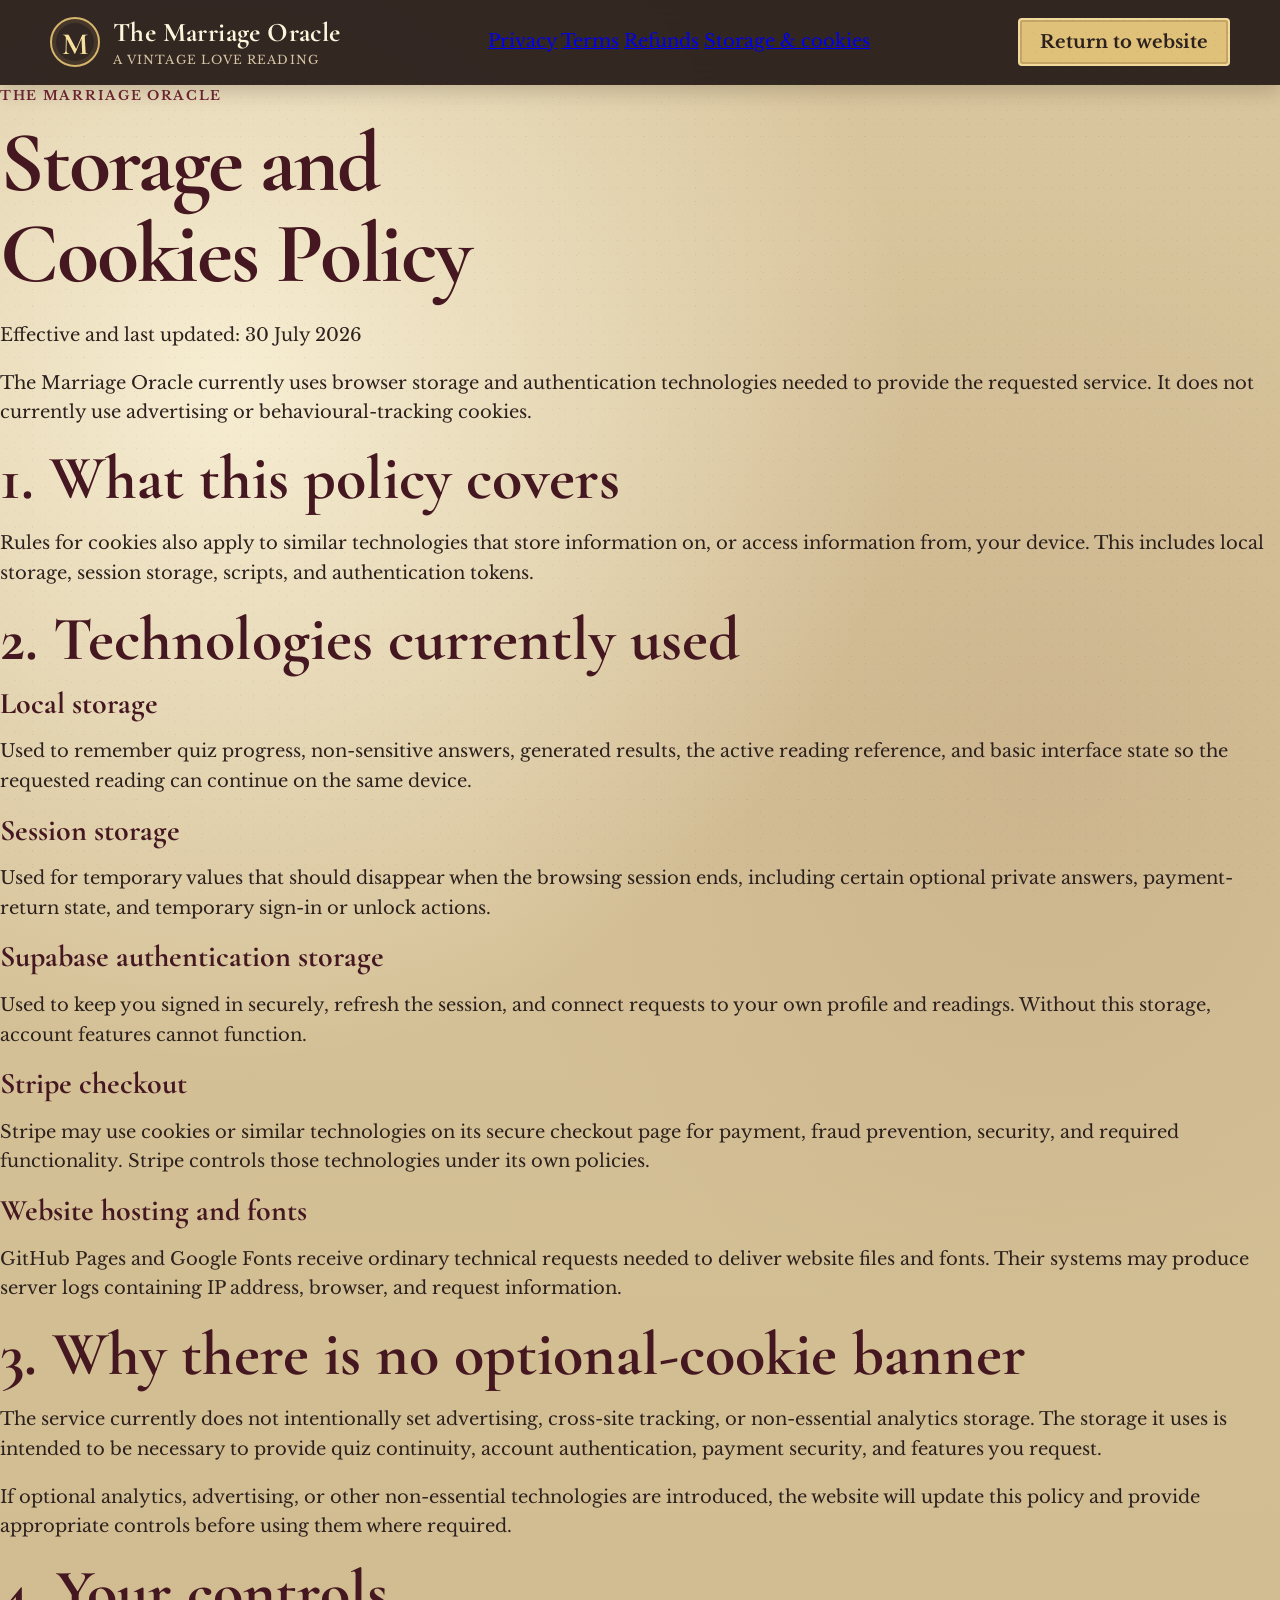
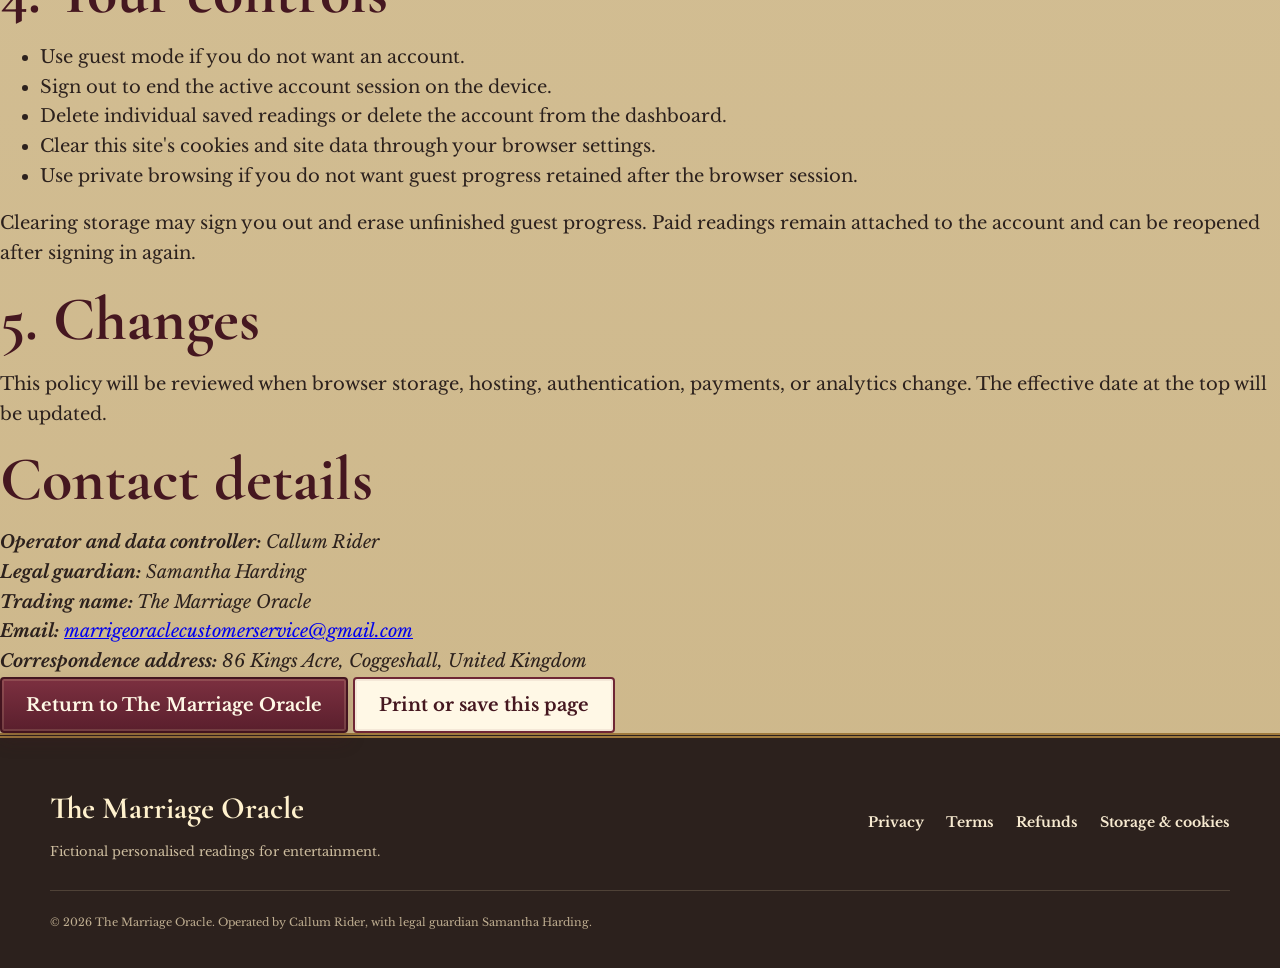
==== cookies.html @ a0dc47cb "Add files via upload" ====
<!DOCTYPE html>
<html lang="en">
<head>
    <meta charset="UTF-8">
    <meta name="viewport" content="width=device-width, initial-scale=1.0">
    <meta name="theme-color" content="#3d2a24">
    <meta name="robots" content="index,follow">
    <title>Storage and Cookies Policy | The Marriage Oracle</title>
    <link rel="preconnect" href="https://fonts.googleapis.com">
    <link rel="preconnect" href="https://fonts.gstatic.com" crossorigin>
    <link href="https://fonts.googleapis.com/css2?family=Cormorant+Garamond:wght@600;700&family=Libre+Baskerville:wght@400;700&display=swap" rel="stylesheet">
    <link rel="stylesheet" href="assets/css/style.css?v=20260730-launch-legal">
    <script src="assets/js/legal.js?v=20260730-launch-legal" defer></script>
</head>
<body class="legal-body">
    <div class="paper-noise" aria-hidden="true"></div>
    <header class="site-header">
        <div class="header-inner">
            <a class="brand" href="index.html#home" aria-label="The Marriage Oracle home">
                <span class="brand-seal" aria-hidden="true">M</span>
                <span class="brand-copy">
                    <strong>The Marriage Oracle</strong>
                    <small>A vintage love reading</small>
                </span>
            </a>
            <nav class="legal-nav-links" aria-label="Legal pages">
                <a href="privacy.html">Privacy</a>
                <a href="terms.html">Terms</a>
                <a href="refunds.html">Refunds</a>
                <a href="cookies.html">Storage &amp; cookies</a>
            </nav>
            <a class="header-button" href="index.html">Return to website</a>
        </div>
    </header>
    <main class="legal-main">
        <article class="legal-document">
            <header class="legal-document-header">
                <p class="kicker">The Marriage Oracle</p>
                <h1>Storage and Cookies Policy</h1>
                <p class="legal-meta">Effective and last updated: 30 July 2026</p>
            </header>

            <p class="legal-summary">
                The Marriage Oracle currently uses browser storage and authentication technologies needed to
                provide the requested service. It does not currently use advertising or behavioural-tracking cookies.
            </p>

            <section class="legal-section">
                <h2>1. What this policy covers</h2>
                <p>
                    Rules for cookies also apply to similar technologies that store information on, or access
                    information from, your device. This includes local storage, session storage, scripts, and authentication tokens.
                </p>
            </section>

            <section class="legal-section">
                <h2>2. Technologies currently used</h2>
                <h3>Local storage</h3>
                <p>
                    Used to remember quiz progress, non-sensitive answers, generated results, the active reading
                    reference, and basic interface state so the requested reading can continue on the same device.
                </p>

                <h3>Session storage</h3>
                <p>
                    Used for temporary values that should disappear when the browsing session ends, including
                    certain optional private answers, payment-return state, and temporary sign-in or unlock actions.
                </p>

                <h3>Supabase authentication storage</h3>
                <p>
                    Used to keep you signed in securely, refresh the session, and connect requests to your own
                    profile and readings. Without this storage, account features cannot function.
                </p>

                <h3>Stripe checkout</h3>
                <p>
                    Stripe may use cookies or similar technologies on its secure checkout page for payment,
                    fraud prevention, security, and required functionality. Stripe controls those technologies under its own policies.
                </p>

                <h3>Website hosting and fonts</h3>
                <p>
                    GitHub Pages and Google Fonts receive ordinary technical requests needed to deliver website
                    files and fonts. Their systems may produce server logs containing IP address, browser, and request information.
                </p>
            </section>

            <section class="legal-section">
                <h2>3. Why there is no optional-cookie banner</h2>
                <p>
                    The service currently does not intentionally set advertising, cross-site tracking, or
                    non-essential analytics storage. The storage it uses is intended to be necessary to provide
                    quiz continuity, account authentication, payment security, and features you request.
                </p>
                <p>
                    If optional analytics, advertising, or other non-essential technologies are introduced, the
                    website will update this policy and provide appropriate controls before using them where required.
                </p>
            </section>

            <section class="legal-section">
                <h2>4. Your controls</h2>
                <ul>
                    <li>Use guest mode if you do not want an account.</li>
                    <li>Sign out to end the active account session on the device.</li>
                    <li>Delete individual saved readings or delete the account from the dashboard.</li>
                    <li>Clear this site's cookies and site data through your browser settings.</li>
                    <li>Use private browsing if you do not want guest progress retained after the browser session.</li>
                </ul>
                <p>
                    Clearing storage may sign you out and erase unfinished guest progress. Paid readings remain
                    attached to the account and can be reopened after signing in again.
                </p>
            </section>

            <section class="legal-section">
                <h2>5. Changes</h2>
                <p>
                    This policy will be reviewed when browser storage, hosting, authentication, payments, or
                    analytics change. The effective date at the top will be updated.
                </p>
            </section>

            <section class="legal-contact-card" aria-labelledby="contact-heading">
                <h2 id="contact-heading">Contact details</h2>
                <address>
                    <strong>Operator and data controller:</strong> Callum Rider<br>
                    <strong>Legal guardian:</strong> Samantha Harding<br>
                    <strong>Trading name:</strong> The Marriage Oracle<br>
                    <strong>Email:</strong> <a href="mailto:marrigeoraclecustomerservice@gmail.com">marrigeoraclecustomerservice@gmail.com</a><br>
                    <strong>Correspondence address:</strong> 86 Kings Acre, Coggeshall, United Kingdom
                </address>
            </section>
            <div class="legal-back-row">
                <a class="primary-button" href="index.html">Return to The Marriage Oracle</a>
                <button class="secondary-button" type="button" data-print-page>Print or save this page</button>
            </div>
        </article>
    </main>
    <footer class="site-footer">
        <div class="footer-inner">
            <div>
                <a class="footer-brand" href="index.html">The Marriage Oracle</a>
                <p>Fictional personalised readings for entertainment.</p>
            </div>
            <div class="footer-links">
                <a href="privacy.html">Privacy</a>
                <a href="terms.html">Terms</a>
                <a href="refunds.html">Refunds</a>
                <a href="cookies.html">Storage &amp; cookies</a>
            </div>
        </div>
        <div class="footer-disclosure">
            <p>© 2026 The Marriage Oracle. Operated by Callum Rider, with legal guardian Samantha Harding.</p>
        </div>
    </footer>
</body>
</html>
---- assets/css/style.css ----
/* ========================================================================== 
   THE MARRIAGE ORACLE
   Clean production stylesheet
   ========================================================================== */

:root {
    color-scheme: light;

    --ink: #2c211d;
    --ink-soft: #5a4840;
    --ink-faint: #78665c;

    --paper: #efe0bd;
    --paper-light: #fbf4df;
    --paper-bright: #fffaf0;
    --paper-deep: #d4b987;

    --burgundy: #6f2635;
    --burgundy-hover: #823246;
    --burgundy-dark: #451720;
    --burgundy-soft: rgba(111, 38, 53, 0.12);

    --gold: #9f742d;
    --gold-light: #d6b66c;
    --gold-pale: #f0cf78;

    --green: #3f5b46;
    --danger: #68151f;

    --border: rgba(77, 51, 35, 0.34);
    --border-soft: rgba(77, 51, 35, 0.2);
    --border-strong: rgba(77, 51, 35, 0.52);

    --shadow-large: 0 18px 45px rgba(47, 30, 21, 0.18);
    --shadow-medium: 0 12px 28px rgba(47, 30, 21, 0.15);
    --shadow-small: 0 8px 20px rgba(47, 30, 21, 0.13);

    --serif-display: "Cormorant Garamond", Georgia, serif;
    --serif-body: "Libre Baskerville", Georgia, serif;

    --content-width: 1180px;
    --page-gutter: clamp(18px, 3vw, 36px);
    --section-gap: 26px;

    --radius-small: 4px;
    --radius-medium: 7px;
    --radius-large: 10px;

    --transition-fast: 160ms ease;
    --transition-medium: 320ms ease;
}

/* ========================================================================== 
   RESET, DOCUMENT AND ACCESSIBILITY
   ========================================================================== */

*,
*::before,
*::after {
    box-sizing: border-box;
}

html {
    min-width: 320px;
    scroll-behavior: smooth;
    -webkit-text-size-adjust: 100%;
    text-size-adjust: 100%;
}

body {
    min-width: 320px;
    min-height: 100vh;
    margin: 0;
    overflow-x: hidden;
    color: var(--ink);
    background:
        radial-gradient(circle at 18% 15%, rgba(255, 248, 225, 0.8), transparent 28%),
        radial-gradient(circle at 82% 30%, rgba(117, 60, 46, 0.09), transparent 28%),
        linear-gradient(180deg, #d9c69e, #cdb78a);
    font-family: var(--serif-body);
    font-size: 18px;
    line-height: 1.65;
}

body::before {
    content: "";
    position: fixed;
    inset: 0;
    z-index: -2;
    opacity: 0.32;
    background-image:
        repeating-linear-gradient(0deg, transparent 0, transparent 3px, rgba(70, 47, 29, 0.025) 4px),
        repeating-linear-gradient(90deg, transparent 0, transparent 4px, rgba(70, 47, 29, 0.018) 5px);
    pointer-events: none;
}

[hidden] {
    display: none !important;
}

img,
svg,
video,
canvas {
    display: block;
    max-width: 100%;
}

button,
input,
select,
textarea {
    max-width: 100%;
    font: inherit;
}

button,
a {
    -webkit-tap-highlight-color: transparent;
}

button {
    cursor: pointer;
}

button:disabled {
    cursor: not-allowed;
    opacity: 0.62;
}

button:focus-visible,
a:focus-visible,
input:focus-visible,
select:focus-visible,
textarea:focus-visible {
    outline: 4px solid var(--gold-pale);
    outline-offset: 4px;
}

::selection {
    color: #fff8e6;
    background: var(--burgundy);
}

.paper-noise {
    position: fixed;
    inset: 0;
    z-index: 100;
    opacity: 0.075;
    pointer-events: none;
    mix-blend-mode: multiply;
    background-image:
        radial-gradient(circle, #2d211b 0.7px, transparent 0.9px),
        radial-gradient(circle, #2d211b 0.5px, transparent 0.8px);
    background-position: 0 0, 7px 9px;
    background-size: 13px 13px, 17px 17px;
}

/* ========================================================================== 
   TYPE
   ========================================================================== */

h1,
h2,
h3 {
    margin-top: 0;
    color: var(--burgundy-dark);
    font-family: var(--serif-display);
    line-height: 1.05;
    text-wrap: balance;
}

h1 {
    max-width: 720px;
    margin-bottom: 22px;
    font-size: clamp(3.25rem, 7vw, 5.375rem);
    letter-spacing: -0.025em;
}

h2 {
    margin-bottom: 16px;
    font-size: clamp(2.5rem, 5vw, 3.875rem);
}

h3 {
    margin-bottom: 10px;
    font-size: 1.875rem;
}

p {
    text-wrap: pretty;
}

.kicker {
    margin: 0 0 12px;
    color: var(--burgundy);
    font-size: 0.8125rem;
    font-weight: 700;
    letter-spacing: 0.13em;
    text-transform: uppercase;
}

.text-link {
    color: var(--burgundy);
    font-weight: 700;
    text-decoration-thickness: 1px;
    text-underline-offset: 5px;
}

.text-link:hover {
    color: var(--burgundy-dark);
}

.small-note,
.input-note,
.payment-note {
    color: var(--ink-soft);
    font-size: 0.8125rem;
}

.small-note {
    max-width: 760px;
    margin: 28px auto 0;
    text-align: center;
}

/* ========================================================================== 
   SHARED SURFACES AND BUTTONS
   ========================================================================== */

.hero-section,
.content-section,
.stat-strip,
.app-panel,
.quiz-layout,
.loading-panel,
.result-page {
    position: relative;
    background:
        linear-gradient(rgba(255, 250, 236, 0.92), rgba(247, 236, 205, 0.96)),
        var(--paper-light);
    border: 1px solid rgba(72, 47, 31, 0.38);
    box-shadow: var(--shadow-large);
}

.hero-section::before,
.content-section::before,
.app-panel::before,
.quiz-layout::before,
.loading-panel::before,
.result-page::before {
    content: "";
    position: absolute;
    inset: 13px;
    z-index: 0;
    border: 1px solid rgba(111, 38, 53, 0.3);
    pointer-events: none;
}

.hero-section > *,
.content-section > *,
.app-panel > *,
.quiz-layout > *,
.loading-panel > *,
.result-page > * {
    position: relative;
    z-index: 1;
}

.step-card,
.feature-grid article,
.preview-cards article,
.choice-card,
.question-card,
.teaser-panel,
.silhouette-panel,
.reading-card {
    background: rgba(255, 250, 235, 0.78);
    border: 1px solid var(--border);
    box-shadow: var(--shadow-small);
}

.primary-button,
.secondary-button,
.header-button {
    display: inline-flex;
    align-items: center;
    justify-content: center;
    min-height: 56px;
    padding: 14px 24px;
    border-radius: var(--radius-small);
    font-weight: 700;
    line-height: 1.25;
    text-align: center;
    text-decoration: none;
    transition:
        transform var(--transition-fast),
        background var(--transition-fast),
        border-color var(--transition-fast),
        box-shadow var(--transition-fast);
}

.primary-button {
    color: #fff8e6;
    background: linear-gradient(180deg, #7c3040, #5a1f2d);
    border: 2px solid #43141f;
    box-shadow:
        inset 0 0 0 2px rgba(255, 232, 181, 0.15),
        0 8px 18px rgba(68, 23, 32, 0.22);
}

.primary-button:hover:not(:disabled) {
    transform: translateY(-2px);
    background: linear-gradient(180deg, #8d3849, #661f31);
    box-shadow:
        inset 0 0 0 2px rgba(255, 232, 181, 0.17),
        0 11px 22px rgba(68, 23, 32, 0.25);
}

.primary-button:active:not(:disabled),
.secondary-button:active:not(:disabled),
.header-button:active:not(:disabled) {
    transform: translateY(0);
}

.secondary-button {
    color: var(--burgundy-dark);
    background: #fff8e6;
    border: 2px solid var(--burgundy);
    box-shadow: inset 0 0 0 2px rgba(111, 38, 53, 0.08);
}

.secondary-button:hover:not(:disabled) {
    transform: translateY(-2px);
    background: #f4e3b8;
}

.back-home-button,
.quiet-button {
    padding: 4px 2px;
    color: var(--burgundy);
    background: none;
    border: 0;
    font-weight: 700;
    text-decoration: underline;
    text-decoration-thickness: 1px;
    text-underline-offset: 5px;
}

.back-home-button:hover,
.quiet-button:hover {
    color: var(--burgundy-dark);
}

.wide-button {
    display: flex;
    width: min(520px, 100%);
    margin: 0 auto;
}

/* ========================================================================== 
   HEADER
   ========================================================================== */

.site-header {
    position: sticky;
    top: 0;
    z-index: 50;
    border-bottom: 1px solid rgba(67, 43, 29, 0.35);
    background: rgba(44, 33, 29, 0.965);
    box-shadow: 0 7px 18px rgba(34, 22, 16, 0.18);
    -webkit-backdrop-filter: blur(8px);
    backdrop-filter: blur(8px);
}

.header-inner {
    width: min(var(--content-width), calc(100% - (2 * var(--page-gutter))));
    min-height: 84px;
    margin: 0 auto;
    display: flex;
    align-items: center;
    justify-content: space-between;
    gap: 28px;
}

.brand {
    display: inline-flex;
    align-items: center;
    min-width: 0;
    gap: 13px;
    color: #fff5dc;
    text-decoration: none;
}

.brand-seal {
    flex: 0 0 auto;
    display: grid;
    place-items: center;
    width: 50px;
    height: 50px;
    border: 2px solid #d5b56c;
    border-radius: 50%;
    color: #f7df9c;
    font-family: var(--serif-display);
    font-size: 1.9375rem;
    font-weight: 700;
    box-shadow: inset 0 0 0 4px rgba(213, 181, 108, 0.11);
}

.brand-copy {
    display: flex;
    min-width: 0;
    flex-direction: column;
    line-height: 1.1;
}

.brand-copy strong {
    font-family: var(--serif-display);
    font-size: 1.6875rem;
    letter-spacing: 0.015em;
    white-space: nowrap;
}

.brand-copy small {
    margin-top: 5px;
    color: #d8c7a6;
    font-size: 0.75rem;
    letter-spacing: 0.09em;
    text-transform: uppercase;
}

.main-nav {
    display: flex;
    align-items: center;
    gap: 22px;
}

.main-nav a,
.footer-links a,
.footer-links button {
    color: #f7ead0;
    background: none;
    border: 0;
    font-size: 0.875rem;
    font-weight: 700;
    text-decoration: none;
}

.main-nav a:hover,
.footer-links a:hover,
.footer-links button:hover {
    color: #ffd98c;
}

.header-button {
    min-height: 48px;
    padding: 10px 20px;
    color: var(--ink);
    background: #dfc17a;
    border: 2px solid #f2da9d;
    box-shadow: inset 0 0 0 2px rgba(77, 50, 27, 0.2);
}

.header-button:hover {
    transform: translateY(-1px);
    background: #ebcf88;
}

/* ========================================================================== 
   GLOBAL PAGE LAYOUT
   ========================================================================== */

.screen {
    width: 100%;
}

.home-screen,
.app-screen {
    width: min(var(--content-width), calc(100% - (2 * var(--page-gutter))));
    margin-right: auto;
    margin-left: auto;
}

.home-screen {
    margin-top: 32px;
    margin-bottom: 70px;
}

.app-screen {
    min-height: calc(100vh - 120px);
    margin-top: 34px;
    margin-bottom: 70px;
}

/* ========================================================================== 
   HOME: HERO AND MATCHMAKER
   ========================================================================== */

.hero-section {
    display: grid;
    grid-template-columns: minmax(0, 1.1fr) minmax(340px, 0.9fr);
    gap: clamp(38px, 5vw, 62px);
    align-items: center;
    min-height: 650px;
    padding: clamp(48px, 6.2vw, 74px);
    overflow: hidden;
    border-radius: var(--radius-large);
}

.hero-section::after {
    content: "❦";
    position: absolute;
    right: 30px;
    bottom: 8px;
    z-index: 0;
    color: rgba(111, 38, 53, 0.2);
    font-family: var(--serif-display);
    font-size: clamp(4.5rem, 7vw, 6rem);
    line-height: 1;
    pointer-events: none;
}

.hero-copy {
    min-width: 0;
}

.hero-description {
    max-width: 720px;
    margin: 0 0 30px;
    color: var(--ink-soft);
    font-size: 1.25rem;
}

.hero-actions {
    display: flex;
    align-items: center;
    flex-wrap: wrap;
    gap: 24px;
}

.trust-row {
    display: flex;
    flex-wrap: wrap;
    gap: 12px;
    margin-top: 32px;
}

.trust-row span {
    padding: 8px 12px;
    color: #3f3029;
    background: rgba(222, 197, 137, 0.34);
    border: 1px solid rgba(111, 38, 53, 0.22);
    border-radius: 999px;
    font-size: 0.8125rem;
    font-weight: 700;
}

.oracle-display {
    display: flex;
    min-width: 0;
    flex-direction: column;
    align-items: center;
    justify-content: center;
}

.matchmaker-frame {
    position: relative;
    display: flex;
    align-items: flex-end;
    justify-content: center;
    width: min(100%, 440px);
    aspect-ratio: 0.74;
    margin: 0 auto;
    padding: 54px 12px 16px;
    overflow: hidden;
    isolation: isolate;
    background:
        radial-gradient(circle at 50% 34%, rgba(246, 221, 165, 0.54), transparent 52%),
        linear-gradient(180deg, #f7e6bd, #c89f6d);
    border: 6px double #76513c;
    border-radius: 48% 48% 22px 22px;
    box-shadow:
        inset 0 0 34px rgba(69, 40, 28, 0.2),
        0 18px 38px rgba(50, 29, 21, 0.22);
}

.matchmaker-frame::before,
.matchmaker-frame::after {
    content: none;
}

.matchmaker-image {
    width: 112%;
    max-width: none;
    height: 100%;
    object-fit: contain;
    object-position: center bottom;
    transform: translateY(12px);
    transform-origin: center bottom;
    filter:
        sepia(0.08)
        contrast(1.04)
        saturate(0.92)
        drop-shadow(0 14px 14px rgba(46, 27, 17, 0.18));
}

.frame-stars {
    position: absolute;
    top: 28px;
    right: 28px;
    z-index: 3;
    color: #b18a45;
    font-size: 1.75rem;
    line-height: 1;
    text-shadow:
        -280px 110px 0 rgba(177, 138, 69, 0.85),
        -235px 330px 0 rgba(177, 138, 69, 0.65);
    animation: slowTwinkle 3s ease-in-out infinite;
}

.guide-message {
    position: relative;
    width: min(94%, 460px);
    margin: 28px auto 0;
    padding: 36px 52px 34px;
    overflow: hidden;
    isolation: isolate;
    color: #3d302a;
    background: #fff7df;
    border: 1px solid #806249;
    box-shadow: var(--shadow-small);
    text-align: center;
}

.guide-message::before,
.guide-message::after {
    content: "";
    position: absolute;
    top: 10px;
    bottom: 10px;
    width: 1px;
    background: rgba(111, 38, 53, 0.27);
    pointer-events: none;
}

.guide-message::before {
    left: 10px;
}

.guide-message::after {
    right: 10px;
}

.guide-message p {
    position: relative;
    z-index: 2;
    margin: 0;
    color: #3d302a;
    font-family: var(--serif-display);
    font-size: 1.4375rem;
    font-weight: 700;
    line-height: 1.32;
    text-align: center;
}

.guide-quote {
    position: absolute;
    z-index: 3;
    display: block;
    margin: 0;
    color: var(--burgundy);
    font-family: Georgia, "Times New Roman", serif;
    font-size: 2.75rem;
    font-weight: 700;
    line-height: 1;
    opacity: 0.96;
    pointer-events: none;
}

.guide-quote-open {
    top: 10px;
    left: 22px;
}

.guide-quote-close {
    right: 22px;
    bottom: 3px;
}

/* ========================================================================== 
   HOME: STATS AND CONTENT SECTIONS
   ========================================================================== */

.stat-strip {
    display: grid;
    grid-template-columns: repeat(4, minmax(0, 1fr));
    margin: var(--section-gap) 0;
    overflow: hidden;
    border-radius: var(--radius-medium);
}

.stat-strip article {
    min-width: 0;
    min-height: 140px;
    padding: 26px 20px;
    text-align: center;
    border-right: 1px solid rgba(80, 54, 35, 0.28);
}

.stat-strip article:last-child {
    border-right: 0;
}

.stat-strip strong {
    display: block;
    color: var(--burgundy);
    font-family: var(--serif-display);
    font-size: clamp(2.4rem, 4vw, 2.875rem);
    line-height: 1;
}

.stat-strip span {
    display: block;
    margin-top: 9px;
    color: var(--ink-soft);
    font-size: 0.875rem;
    font-weight: 700;
}

.content-section {
    margin: var(--section-gap) 0;
    padding: clamp(44px, 6vw, 70px);
    border-radius: var(--radius-medium);
}

.section-heading {
    max-width: 780px;
    margin: 0 auto 38px;
    text-align: center;
}

.section-heading p:last-child {
    color: var(--ink-soft);
}

.steps-grid,
.feature-grid,
.preview-cards {
    display: grid;
    grid-template-columns: repeat(3, minmax(0, 1fr));
    gap: 22px;
}

.step-card {
    padding: 30px;
    text-align: center;
}

.step-number {
    display: grid;
    place-items: center;
    width: 55px;
    height: 55px;
    margin: 0 auto 18px;
    color: #fff4d6;
    background: var(--burgundy);
    border-radius: 50%;
    font-family: var(--serif-display);
    font-size: 1.6875rem;
    font-weight: 700;
}

.step-card p,
.feature-grid p,
.preview-cards p {
    margin-bottom: 0;
    color: var(--ink-soft);
}

.parchment-panel {
    background:
        linear-gradient(rgba(223, 198, 141, 0.4), rgba(255, 249, 228, 0.82)),
        var(--paper);
}

.feature-grid article {
    min-height: 210px;
    padding: 28px;
}

.feature-grid article > span {
    display: block;
    margin-bottom: 10px;
    color: var(--burgundy);
    font-family: var(--serif-display);
    font-size: 2.375rem;
}

.feature-grid h3 {
    font-size: 1.6875rem;
}

.preview-cards {
    gap: 18px;
    margin-bottom: 30px;
}

.preview-cards article {
    padding: 24px;
}

.preview-cards span {
    display: block;
    margin-bottom: 10px;
    color: var(--burgundy);
    font-size: 0.75rem;
    font-weight: 700;
    letter-spacing: 0.1em;
    text-transform: uppercase;
}

.preview-cards strong {
    font-family: var(--serif-display);
    font-size: 1.5rem;
    line-height: 1.2;
}

/* ========================================================================== 
   PROFILE / ENTRY SCREEN
   ========================================================================== */

.app-panel {
    padding: clamp(42px, 6vw, 70px);
    border-radius: var(--radius-medium);
}

.compact-heading {
    margin-top: 15px;
}

.profile-choice-grid {
    display: grid;
    grid-template-columns: minmax(0, 0.85fr) minmax(0, 1.15fr);
    gap: 24px;
    align-items: stretch;
}

.choice-card {
    min-width: 0;
    padding: 32px;
}

.featured-choice {
    border-color: rgba(111, 38, 53, 0.58);
    background: rgba(255, 248, 228, 0.93);
}

.choice-icon {
    display: block;
    margin-bottom: 10px;
    color: var(--burgundy);
    font-size: 2.6875rem;
}

.choice-card p {
    color: var(--ink-soft);
}

.choice-card form {
    display: grid;
    gap: 11px;
    margin-top: 20px;
}

.choice-card label {
    font-size: 0.875rem;
    font-weight: 700;
}

.text-input,
.number-input,
.select-input {
    width: 100%;
    min-height: 58px;
    padding: 13px 15px;
    color: var(--ink);
    background: var(--paper-bright);
    border: 2px solid rgba(76, 49, 32, 0.38);
    border-radius: var(--radius-small);
    font-size: 1.125rem;
    transition:
        border-color var(--transition-fast),
        box-shadow var(--transition-fast),
        background var(--transition-fast);
}

.text-input:hover,
.number-input:hover,
.select-input:hover {
    border-color: rgba(111, 38, 53, 0.62);
}

.text-input:focus,
.number-input:focus,
.select-input:focus {
    border-color: var(--burgundy);
    background: #fffdf7;
    box-shadow: 0 0 0 3px rgba(111, 38, 53, 0.1);
}

.form-error {
    margin: 15px 0 0;
    padding: 12px 14px;
    color: var(--danger);
    background: #fbe8df;
    border: 1px solid #b36a71;
    font-size: 0.875rem;
    font-weight: 700;
}

/* ========================================================================== 
   QUIZ
   ========================================================================== */

.quiz-layout {
    display: grid;
    grid-template-columns: 310px minmax(0, 1fr);
    min-height: 700px;
    overflow: hidden;
    border-radius: var(--radius-medium);
}

.quiz-guide-panel {
    position: relative;
    z-index: 2;
    display: flex;
    min-width: 0;
    flex-direction: column;
    align-items: center;
    justify-content: center;
    padding: 42px 28px;
    color: #fff5dc;
    background:
        radial-gradient(circle at 50% 20%, rgba(215, 182, 108, 0.2), transparent 26%),
        linear-gradient(180deg, #44342e, #241b18);
    border-right: 1px solid rgba(36, 24, 18, 0.55);
}

.mini-frame {
    position: relative;
    display: flex;
    align-items: center;
    justify-content: center;
    width: 205px;
    height: 260px;
    margin: 0 auto 22px;
    padding: 7px;
    overflow: hidden;
    background: radial-gradient(circle at 50% 38%, #f4e1b7, #c59c68);
    border: 6px double #76513c;
    border-radius: 45% 45% 15% 15%;
    box-shadow:
        inset 0 0 18px rgba(63, 38, 27, 0.22),
        0 12px 24px rgba(52, 30, 21, 0.22);
}

.mini-matchmaker-image {
    width: 100%;
    height: 100%;
    object-fit: contain;
    object-position: center;
    filter:
        sepia(0.1)
        contrast(1.04)
        saturate(0.92)
        drop-shadow(0 6px 6px rgba(46, 27, 17, 0.14));
}

.guide-speech {
    position: relative;
    width: 100%;
    margin: 6px 0 18px;
    padding: 18px;
    color: #342824;
    background: #fff4d4;
    border: 1px solid #bb9551;
    font-family: var(--serif-display);
    font-size: 1.375rem;
    font-weight: 700;
    line-height: 1.25;
    text-align: center;
}

.guide-speech::before {
    content: "";
    position: absolute;
    top: -13px;
    left: calc(50% - 12px);
    width: 24px;
    height: 24px;
    background: #fff4d4;
    border-top: 1px solid #bb9551;
    border-left: 1px solid #bb9551;
    transform: rotate(45deg);
}

.quiz-guide-panel .quiet-button {
    color: #e5d3b2;
}

.quiz-guide-panel .quiet-button:hover {
    color: #fff3ce;
}

.quiz-main-panel {
    min-width: 0;
    padding: 48px;
}

.progress-panel {
    margin-bottom: 26px;
    padding: 20px 22px;
    background: rgba(226, 205, 154, 0.28);
    border: 1px solid rgba(76, 49, 32, 0.28);
}

.progress-topline,
.progress-details {
    display: flex;
    justify-content: space-between;
    gap: 18px;
}

.progress-topline {
    color: var(--burgundy-dark);
    font-weight: 700;
}

.progress-details {
    color: var(--ink-soft);
    font-size: 0.75rem;
}

.progress-ornament {
    display: grid;
    grid-template-columns: auto minmax(0, 1fr) auto;
    align-items: center;
    gap: 12px;
    margin: 11px 0;
    color: var(--gold);
}

.progress-track,
.loading-progress-track {
    height: 18px;
    overflow: hidden;
    background: #c9b68e;
    border: 1px solid #7d6044;
    box-shadow: inset 0 2px 5px rgba(53, 35, 24, 0.22);
}

.progress-bar,
.loading-progress-bar {
    width: 0;
    height: 100%;
    background:
        repeating-linear-gradient(45deg, rgba(255, 255, 255, 0.18) 0 8px, transparent 8px 16px),
        linear-gradient(90deg, #6f2635, #9a4a55);
    transition: width 350ms ease;
}

.question-card {
    padding: 44px;
}

.question-number-label {
    margin: 0 0 8px;
    color: var(--gold);
    font-size: 0.8125rem;
    font-weight: 700;
    letter-spacing: 0.115em;
    text-transform: uppercase;
}

.question-card h2 {
    font-size: clamp(2.375rem, 4.5vw, 3.4375rem);
    overflow-wrap: anywhere;
}

.question-help {
    max-width: 700px;
    margin: -2px 0 26px;
    color: var(--ink-soft);
}

.answer-area {
    display: grid;
    gap: 13px;
}

.answer-label {
    position: relative;
    display: block;
}

.answer-radio {
    position: absolute;
    width: 1px;
    height: 1px;
    opacity: 0;
    pointer-events: none;
}

.answer-button {
    display: flex;
    align-items: center;
    gap: 15px;
    min-height: 64px;
    padding: 14px 17px;
    color: var(--ink);
    background: var(--paper-bright);
    border: 2px solid rgba(76, 49, 32, 0.35);
    border-radius: var(--radius-small);
    font-weight: 700;
    transition:
        transform var(--transition-fast),
        background var(--transition-fast),
        border-color var(--transition-fast),
        box-shadow var(--transition-fast);
}

.answer-button::before {
    content: "";
    flex: 0 0 auto;
    width: 25px;
    height: 25px;
    background: #fffdf7;
    border: 2px solid #7d6044;
    border-radius: 50%;
}

.answer-label:hover .answer-button {
    transform: translateY(-1px);
    background: #f7e9c5;
    border-color: var(--burgundy);
}

.answer-radio:checked + .answer-button {
    color: var(--burgundy-dark);
    background: #f1dcaa;
    border-color: var(--burgundy);
    box-shadow: inset 0 0 0 2px rgba(111, 38, 53, 0.1);
}

.answer-radio:checked + .answer-button::before {
    background: var(--burgundy);
    border-color: var(--burgundy);
    box-shadow: inset 0 0 0 5px #fff8e6;
}

.answer-radio:focus-visible + .answer-button {
    outline: 4px solid var(--gold-pale);
    outline-offset: 4px;
}

.input-wrapper {
    display: grid;
    gap: 10px;
}

.input-note {
    margin: 0;
}

.quiz-navigation {
    display: grid;
    grid-template-columns: minmax(0, 0.8fr) minmax(0, 1.2fr);
    gap: 14px;
    margin-top: 28px;
}

/* ========================================================================== 
   ANALYSIS / LOADING
   ========================================================================== */

.loading-panel {
    min-height: 680px;
    padding: 80px 50px;
    display: flex;
    flex-direction: column;
    align-items: center;
    justify-content: center;
    overflow: hidden;
    border-radius: var(--radius-medium);
    text-align: center;
}

.analysis-seal {
    position: relative;
    display: grid;
    place-items: center;
    width: 150px;
    height: 150px;
    margin-bottom: 26px;
}

.analysis-seal::before,
.analysis-seal::after {
    content: "";
    position: absolute;
    inset: 0;
    border: 2px solid var(--burgundy);
    border-radius: 50%;
    animation: rotateSeal 7s linear infinite;
}

.analysis-seal::after {
    inset: 12px;
    border-style: dashed;
    animation-direction: reverse;
    animation-duration: 9s;
}

.seal-ring {
    display: grid;
    place-items: center;
    width: 90px;
    height: 90px;
    color: #fff3d0;
    background: var(--burgundy);
    border-radius: 50%;
    font-size: 3rem;
    box-shadow: 0 10px 20px rgba(92, 29, 43, 0.25);
}

.loading-message {
    color: var(--ink-soft);
    font-size: 1.1875rem;
}

.analysis-list {
    display: grid;
    grid-template-columns: repeat(4, minmax(0, 1fr));
    gap: 10px;
    width: min(780px, 100%);
    margin: 24px 0;
}

.analysis-item {
    padding: 13px 10px;
    color: var(--ink-soft);
    background: rgba(218, 194, 139, 0.25);
    border: 1px solid rgba(76, 49, 32, 0.25);
    font-size: 0.75rem;
    font-weight: 700;
    transition:
        color var(--transition-medium),
        background var(--transition-medium),
        border-color var(--transition-medium);
}

.analysis-item.active,
.analysis-item.complete {
    color: #fff7e1;
    background: var(--burgundy);
    border-color: var(--burgundy-dark);
}

.loading-progress-track {
    width: min(700px, 100%);
    margin: 10px 0 12px;
}

/* ========================================================================== 
   RESULTS
   ========================================================================== */

.result-page {
    padding: clamp(42px, 5.5vw, 65px);
    overflow: hidden;
    border-radius: var(--radius-medium);
}

.result-heading {
    max-width: 820px;
    margin: 0 auto 35px;
    text-align: center;
}

.result-heading p:last-child {
    color: var(--ink-soft);
    font-size: 1.1875rem;
}

.result-hero-grid {
    display: grid;
    grid-template-columns: minmax(0, 0.85fr) minmax(0, 1.15fr);
    gap: 24px;
}

.silhouette-panel,
.teaser-panel {
    min-width: 0;
    min-height: 470px;
    padding: 35px;
}

.silhouette-panel {
    display: flex;
    flex-direction: column;
    align-items: center;
    justify-content: center;
    color: #fff4d3;
    background:
        radial-gradient(circle at 50% 28%, rgba(255, 249, 227, 0.58), transparent 22%),
        linear-gradient(160deg, #88725f, #3e312b);
    border: 9px double #b79555;
}

.silhouette-panel > p {
    margin: 15px 0 0;
    font-family: var(--serif-display);
    font-size: 1.5rem;
    font-weight: 700;
    text-align: center;
}

.teaser-panel {
    display: flex;
    flex-direction: column;
    justify-content: center;
}

.teaser-label {
    margin: 0;
    color: var(--burgundy);
    font-size: 0.8125rem;
    font-weight: 700;
    letter-spacing: 0.11em;
    text-align: center;
    text-transform: uppercase;
}

.initial-seal {
    display: grid;
    place-items: center;
    width: 125px;
    height: 125px;
    margin: 15px auto 24px;
    color: #fff4d2;
    background: var(--burgundy);
    border: 8px double #d4b46d;
    border-radius: 50%;
    font-family: var(--serif-display);
    font-size: 4.625rem;
    font-weight: 700;
    box-shadow: 0 12px 24px rgba(91, 28, 42, 0.24);
}

.compatibility-row {
    display: flex;
    align-items: center;
    justify-content: space-between;
    gap: 20px;
    padding: 15px 18px;
    background: #ead8aa;
    border: 1px solid #a17a3e;
}

.compatibility-row span {
    font-weight: 700;
}

.compatibility-row strong {
    color: var(--burgundy);
    font-family: var(--serif-display);
    font-size: 2.375rem;
}

.free-clues {
    display: grid;
    gap: 10px;
    margin-top: 15px;
}

.free-clues div {
    padding: 14px;
    background: rgba(255, 250, 235, 0.75);
    border: 1px solid rgba(76, 49, 32, 0.25);
}

.free-clues span,
.reading-card small {
    display: block;
    margin-bottom: 3px;
    color: var(--ink-soft);
    font-size: 0.6875rem;
    font-weight: 700;
    letter-spacing: 0.09em;
    text-transform: uppercase;
}

.free-clues strong {
    font-family: var(--serif-display);
    font-size: 1.3125rem;
}

.locked-reading-section {
    margin-top: 28px;
}

.locked-heading {
    display: flex;
    align-items: center;
    justify-content: space-between;
    gap: 24px;
    margin-bottom: 14px;
}

.locked-heading h3 {
    margin: 0;
    font-size: 2.375rem;
}

.price-badge {
    flex: 0 0 auto;
    padding: 10px 16px;
    color: #fff4d2;
    background: var(--burgundy);
    border: 3px double #d5b66c;
    font-family: var(--serif-display);
    font-size: 1.75rem;
    font-weight: 700;
}

.premium-reading {
    position: relative;
    display: grid;
    grid-template-columns: repeat(2, minmax(0, 1fr));
    gap: 14px;
}

.reading-card {
    display: flex;
    min-width: 0;
    min-height: 145px;
    gap: 15px;
    padding: 22px;
}

.reading-card:last-of-type {
    grid-column: 1 / -1;
}

.reading-icon {
    flex: 0 0 auto;
    color: var(--burgundy);
    font-family: var(--serif-display);
    font-size: 2.1875rem;
}

.reading-card strong {
    display: block;
    color: var(--burgundy-dark);
    font-family: var(--serif-display);
    font-size: 1.5625rem;
    line-height: 1.1;
}

.reading-card p {
    margin: 7px 0 0;
    color: var(--ink-soft);
    font-size: 0.875rem;
}

.premium-reading.locked .reading-card {
    filter: blur(6px);
    user-select: none;
    pointer-events: none;
}

.locked-overlay {
    position: absolute;
    inset: 0;
    z-index: 5;
    display: flex;
    flex-direction: column;
    align-items: center;
    justify-content: center;
    padding: 35px;
    text-align: center;
    background: rgba(246, 234, 201, 0.76);
    border: 1px solid rgba(76, 49, 32, 0.32);
    -webkit-backdrop-filter: blur(2px);
    backdrop-filter: blur(2px);
}

.locked-overlay h3 {
    margin-bottom: 10px;
    font-size: 2.4375rem;
}

.locked-overlay p {
    max-width: 560px;
    margin: 0 0 22px;
    color: var(--ink-soft);
}

.lock-symbol {
    color: var(--burgundy);
    font-size: 3.125rem;
}

.locked-overlay small {
    margin-top: 12px;
    color: var(--ink-soft);
}

.premium-reading.unlocked .locked-overlay {
    display: none;
}

.result-actions {
    display: grid;
    grid-template-columns: repeat(2, minmax(0, 1fr));
    gap: 14px;
    margin-top: 28px;
}

.large-quiet-button {
    grid-column: 1 / -1;
    justify-self: center;
    padding: 10px 15px;
}

/* ========================================================================== 
   COMPANION PORTRAIT DEVELOPMENT AND REVEAL
   ========================================================================== */

.companion-portrait-wrap {
    position: relative;
    width: min(100%, 390px);
    aspect-ratio: 4 / 5;
    margin-inline: auto;
    overflow: hidden;
    isolation: isolate;
    border-radius: 8px;
    background:
        radial-gradient(circle at 50% 38%, rgba(240, 216, 166, 0.9), rgba(177, 137, 85, 0.7) 62%, rgba(78, 47, 28, 0.88));
    box-shadow: inset 0 0 28px rgba(50, 28, 18, 0.23);
}

.companion-portrait {
    position: absolute;
    inset: 0;
    z-index: 2;
    width: 100%;
    height: 100%;
    object-fit: cover;
    object-position: center top;
    opacity: 0;
    transform: scale(1.035);
    transition:
        opacity 1.1s ease,
        transform 1.5s ease,
        filter 1.25s ease;
}

.portrait-developing {
    position: absolute;
    inset: 0;
    z-index: 1;
    overflow: hidden;
    opacity: 1;
    background:
        linear-gradient(115deg, transparent 25%, rgba(255, 244, 208, 0.23) 42%, transparent 58%),
        repeating-linear-gradient(0deg, rgba(71, 42, 23, 0.05) 0, rgba(71, 42, 23, 0.05) 1px, transparent 1px, transparent 4px);
    transition:
        opacity 0.8s ease,
        visibility 0.8s ease;
}

.portrait-paper-grain {
    position: absolute;
    inset: 0;
    opacity: 0.38;
    background:
        radial-gradient(circle at 20% 20%, rgba(83, 48, 25, 0.12) 0 1px, transparent 2px),
        radial-gradient(circle at 72% 66%, rgba(255, 244, 210, 0.15) 0 1px, transparent 2px);
    background-size: 13px 17px, 19px 23px;
    animation: portraitGrain 0.35s steps(2) infinite;
}

.portrait-ink-line {
    position: absolute;
    left: 13%;
    width: 74%;
    height: 2px;
    opacity: 0;
    transform-origin: left center;
    background: linear-gradient(90deg, transparent, rgba(71, 41, 22, 0.75), transparent);
    box-shadow:
        0 4px 0 rgba(71, 41, 22, 0.09),
        0 -4px 0 rgba(71, 41, 22, 0.06);
}

.portrait-ink-line-one {
    top: 29%;
    animation: drawPortraitLine 1.9s ease-in-out infinite;
}

.portrait-ink-line-two {
    top: 47%;
    animation: drawPortraitLine 1.9s 0.4s ease-in-out infinite;
}

.portrait-ink-line-three {
    top: 64%;
    animation: drawPortraitLine 1.9s 0.8s ease-in-out infinite;
}

.portrait-spark {
    position: absolute;
    z-index: 3;
    color: #f6d778;
    font-size: 1.35rem;
    line-height: 1;
    opacity: 0;
    text-shadow:
        0 0 6px rgba(246, 215, 120, 0.8),
        0 0 14px rgba(246, 215, 120, 0.46);
    animation: portraitSpark 2.4s ease-in-out infinite;
}

.portrait-spark-one {
    top: 16%;
    left: 19%;
}

.portrait-spark-two {
    top: 33%;
    right: 15%;
    animation-delay: 0.55s;
}

.portrait-spark-three {
    right: 22%;
    bottom: 21%;
    animation-delay: 1.1s;
}

.portrait-spark-four {
    bottom: 31%;
    left: 17%;
    animation-delay: 1.55s;
}

.portrait-loading-copy {
    position: absolute;
    left: 50%;
    bottom: 8%;
    z-index: 4;
    display: flex;
    align-items: center;
    gap: 9px;
    width: max-content;
    max-width: 88%;
    padding: 9px 14px;
    transform: translateX(-50%);
    color: #50321f;
    background: rgba(244, 225, 183, 0.84);
    border: 1px solid rgba(91, 56, 33, 0.3);
    border-radius: 999px;
    box-shadow: 0 7px 20px rgba(52, 30, 17, 0.13);
    font-size: 0.84rem;
    text-align: center;
    -webkit-backdrop-filter: blur(3px);
    backdrop-filter: blur(3px);
}

.portrait-quill {
    display: inline-block;
    font-size: 1.1rem;
    animation: quillWriting 1.2s ease-in-out infinite;
}

.portrait-is-loaded .companion-portrait {
    opacity: 1;
    transform: scale(1);
}

.portrait-is-loaded .portrait-developing {
    visibility: hidden;
    opacity: 0;
}

.companion-portrait.portrait-obscured {
    filter: sepia(0.95) blur(17px) brightness(0.63) contrast(1.16);
    transform: scale(1.09);
}

.portrait-reveal-flash {
    position: absolute;
    inset: -25%;
    z-index: 5;
    opacity: 0;
    transform: translateX(-75%) rotate(8deg);
    background: linear-gradient(110deg, transparent 34%, rgba(255, 236, 172, 0.07) 43%, rgba(255, 236, 172, 0.72) 50%, rgba(255, 236, 172, 0.08) 57%, transparent 66%);
    pointer-events: none;
}

.portrait-is-revealing .companion-portrait {
    animation: oldPhotoReveal 1.65s cubic-bezier(0.2, 0.8, 0.25, 1) both;
}

.portrait-is-revealing .portrait-reveal-flash {
    animation: portraitRevealSweep 1.45s ease-out forwards;
}

.portrait-is-revealing .portrait-spark {
    z-index: 7;
    animation-duration: 1.15s;
}

.portrait-is-revealed .companion-portrait {
    opacity: 1;
    filter: sepia(0.26) blur(0) brightness(1) contrast(1.04);
    transform: scale(1);
}

.portrait-load-failed {
    background:
        radial-gradient(circle at 50% 38%, rgba(240, 216, 166, 0.9), rgba(130, 92, 59, 0.82) 66%, rgba(63, 39, 26, 0.95));
}

.portrait-load-failed .portrait-developing {
    opacity: 0.35;
}

/* ========================================================================== 
   FOOTER
   ========================================================================== */

.site-footer {
    color: #f2e4c9;
    background: #2c211d;
    border-top: 5px double #9f7a3d;
}

.footer-inner,
.footer-disclosure {
    width: min(var(--content-width), calc(100% - (2 * var(--page-gutter))));
    margin-right: auto;
    margin-left: auto;
}

.footer-inner {
    display: flex;
    justify-content: space-between;
    gap: 30px;
    padding: 45px 0 28px;
}

.footer-brand {
    color: #fff1cd;
    font-family: var(--serif-display);
    font-size: 1.9375rem;
    font-weight: 700;
    text-decoration: none;
}

.footer-inner p {
    margin: 7px 0 0;
    color: #cdbd9f;
    font-size: 0.8125rem;
}

.footer-links {
    display: flex;
    align-items: center;
    flex-wrap: wrap;
    gap: 22px;
}

.footer-disclosure {
    padding: 18px 0 32px;
    color: #bfae91;
    border-top: 1px solid rgba(236, 213, 169, 0.18);
    font-size: 0.6875rem;
    line-height: 1.5;
}

.footer-disclosure p {
    margin: 5px 0;
}

/* ========================================================================== 
   DIALOG
   ========================================================================== */

.dialog-backdrop {
    position: fixed;
    inset: 0;
    z-index: 200;
    display: grid;
    place-items: center;
    padding: 20px;
    overflow-y: auto;
    background: rgba(31, 22, 18, 0.74);
}

.dialog-card {
    width: min(540px, 100%);
    max-height: calc(100vh - 40px);
    padding: 36px;
    overflow-y: auto;
    background: #fff4d4;
    border: 8px double #8c683c;
    box-shadow: 0 25px 60px rgba(0, 0, 0, 0.35);
}

.dialog-card h2 {
    font-size: 2.625rem;
}

.dialog-actions {
    display: grid;
    grid-template-columns: repeat(2, minmax(0, 1fr));
    gap: 12px;
    margin-top: 24px;
}

/* ========================================================================== 
   ANIMATIONS
   ========================================================================== */

@keyframes slowTwinkle {
    0%,
    100% {
        opacity: 0.7;
        transform: scale(1);
    }

    50% {
        opacity: 1;
        transform: scale(1.2);
    }
}

@keyframes rotateSeal {
    to {
        transform: rotate(360deg);
    }
}

@keyframes drawPortraitLine {
    0% {
        opacity: 0;
        transform: scaleX(0);
    }

    18% {
        opacity: 0.72;
    }

    66% {
        opacity: 0.42;
        transform: scaleX(1);
    }

    100% {
        opacity: 0;
        transform: scaleX(1);
    }
}

@keyframes portraitSpark {
    0%,
    100% {
        opacity: 0;
        transform: translateY(8px) scale(0.35) rotate(0);
    }

    35% {
        opacity: 1;
        transform: translateY(0) scale(1) rotate(20deg);
    }

    65% {
        opacity: 0.65;
        transform: translateY(-8px) scale(0.72) rotate(42deg);
    }
}

@keyframes portraitGrain {
    0% {
        transform: translate(0, 0);
    }

    25% {
        transform: translate(-1px, 1px);
    }

    50% {
        transform: translate(1px, -1px);
    }

    75% {
        transform: translate(1px, 1px);
    }
}

@keyframes quillWriting {
    0%,
    100% {
        transform: translate(0, 0) rotate(-7deg);
    }

    50% {
        transform: translate(3px, -2px) rotate(3deg);
    }
}

@keyframes portraitRevealSweep {
    0% {
        opacity: 0;
        transform: translateX(-75%) rotate(8deg);
    }

    24% {
        opacity: 1;
    }

    100% {
        opacity: 0;
        transform: translateX(78%) rotate(8deg);
    }
}

@keyframes oldPhotoReveal {
    0% {
        filter: sepia(1) blur(17px) brightness(0.58) contrast(1.2);
        transform: scale(1.09);
    }

    48% {
        filter: sepia(0.82) blur(7px) brightness(1.15) contrast(1.07);
    }

    100% {
        filter: sepia(0.26) blur(0) brightness(1) contrast(1.04);
        transform: scale(1);
    }
}

/* ========================================================================== 
   RESPONSIVE: TABLETS AND SMALL LAPTOPS
   ========================================================================== */

@media (max-width: 1020px) {
    .main-nav a {
        display: none;
    }

    .hero-section {
        grid-template-columns: minmax(0, 1fr);
        padding: 58px 42px;
    }

    .hero-copy {
        text-align: center;
    }

    .hero-copy h1,
    .hero-description,
    .section-heading {
        margin-right: auto;
        margin-left: auto;
    }

    .hero-actions,
    .trust-row {
        justify-content: center;
    }

    .oracle-display {
        margin-top: 20px;
    }

    .matchmaker-frame {
        width: min(100%, 420px);
    }

    .steps-grid,
    .feature-grid,
    .preview-cards {
        grid-template-columns: repeat(2, minmax(0, 1fr));
    }

    .quiz-layout {
        grid-template-columns: minmax(0, 1fr);
    }

    .quiz-guide-panel {
        display: grid;
        grid-template-columns: 118px minmax(0, 1fr) auto;
        align-items: center;
        gap: 18px;
        padding: 20px 24px;
        border-right: 0;
        border-bottom: 1px solid rgba(36, 24, 18, 0.55);
    }

    .mini-frame {
        width: 118px;
        height: 150px;
        margin: 0;
        padding: 5px;
        border-width: 5px;
    }

    .guide-speech {
        margin: 0;
        padding: 16px;
        font-size: 1.1875rem;
    }

    .guide-speech::before {
        top: calc(50% - 12px);
        left: -13px;
        border-top: 0;
        border-bottom: 1px solid #bb9551;
    }

    .quiz-guide-panel .quiet-button {
        white-space: nowrap;
    }

    .result-hero-grid {
        grid-template-columns: minmax(0, 1fr);
    }

    .silhouette-panel,
    .teaser-panel {
        min-height: auto;
    }
}

/* ========================================================================== 
   RESPONSIVE: PHONES
   ========================================================================== */

@media (max-width: 760px) {
    :root {
        --page-gutter: 10px;
    }

    body {
        font-size: 16px;
    }

    .paper-noise {
        opacity: 0.055;
    }

    .header-inner {
        min-height: 72px;
        gap: 10px;
    }

    .brand {
        flex: 1 1 auto;
        gap: 9px;
    }

    .brand-seal {
        width: 42px;
        height: 42px;
        font-size: 1.5rem;
    }

    .brand-copy strong {
        font-size: 1.25rem;
        white-space: normal;
    }

    .brand-copy small {
        display: none;
    }

    .header-button {
        flex: 0 0 108px;
        width: 108px;
        min-height: 46px;
        padding: 7px 8px;
        font-size: 0.8125rem;
    }

    .home-screen,
    .app-screen {
        margin-top: 12px;
        margin-bottom: 42px;
    }

    .hero-section,
    .content-section,
    .app-panel,
    .result-page {
        padding-right: 18px;
        padding-left: 18px;
    }

    .hero-section::before,
    .content-section::before,
    .app-panel::before,
    .quiz-layout::before,
    .loading-panel::before,
    .result-page::before {
        inset: 8px;
    }

    .hero-section {
        display: block;
        min-height: 0;
        padding-top: 38px;
        padding-bottom: 38px;
    }

    .hero-section::after {
        right: 14px;
        bottom: 7px;
        font-size: 4.75rem;
    }

    .hero-copy h1 {
        width: 100%;
        margin-bottom: 22px;
        font-size: clamp(2.5rem, 11.2vw, 3rem);
        line-height: 1.08;
        letter-spacing: -0.015em;
    }

    .hero-description {
        font-size: 1rem;
        line-height: 1.7;
    }

    .hero-actions {
        flex-direction: column;
        align-items: stretch;
        gap: 16px;
    }

    .hero-actions .text-link {
        text-align: center;
    }

    .trust-row {
        flex-direction: column;
        gap: 10px;
    }

    .trust-row span {
        width: 100%;
        text-align: center;
    }

    .oracle-display {
        margin-top: 32px;
    }

    .matchmaker-frame {
        width: min(100%, 330px);
        aspect-ratio: 0.725;
        padding: 38px 8px 12px;
    }

    .matchmaker-image {
        width: 106%;
        transform: translateY(8px);
    }

    .frame-stars {
        top: 20px;
        right: 20px;
        font-size: 1.4rem;
        text-shadow:
            -215px 85px 0 rgba(177, 138, 69, 0.8),
            -185px 255px 0 rgba(177, 138, 69, 0.6);
    }

    .guide-message {
        width: min(94%, 430px);
        margin-top: 24px;
        padding: 33px 42px 31px;
    }

    .guide-message p {
        font-size: 1.25rem;
        line-height: 1.35;
    }

    .guide-quote {
        font-size: 2.375rem;
    }

    .guide-quote-open {
        top: 8px;
        left: 17px;
    }

    .guide-quote-close {
        right: 17px;
        bottom: 1px;
    }

    .stat-strip {
        grid-template-columns: repeat(2, minmax(0, 1fr));
    }

    .stat-strip article:nth-child(2n) {
        border-right: 0;
    }

    .stat-strip article:nth-child(-n + 2) {
        border-bottom: 1px solid rgba(80, 54, 35, 0.28);
    }

    .steps-grid,
    .feature-grid,
    .preview-cards,
    .profile-choice-grid,
    .premium-reading,
    .result-actions {
        grid-template-columns: minmax(0, 1fr);
    }

    .reading-card:last-of-type,
    .large-quiet-button {
        grid-column: auto;
    }

    .choice-card,
    .step-card,
    .feature-grid article,
    .preview-cards article {
        padding: 24px;
    }

    .quiz-guide-panel {
        grid-template-columns: 92px minmax(0, 1fr);
        grid-template-areas:
            "portrait speech"
            "portrait exit";
        align-items: center;
        gap: 8px 14px;
        padding: 14px;
    }

    .mini-frame {
        grid-area: portrait;
        width: 92px;
        height: 118px;
        padding: 4px;
        border-width: 4px;
        border-radius: 42% 42% 13px 13px;
    }

    .guide-speech {
        grid-area: speech;
        padding: 12px;
        font-size: 1.0625rem;
        line-height: 1.3;
    }

    .guide-speech::before {
        top: calc(50% - 10px);
        left: -10px;
        width: 20px;
        height: 20px;
    }

    .quiz-guide-panel .quiet-button {
        grid-area: exit;
        justify-self: start;
        margin: 0;
        padding: 0 2px 2px;
        font-size: 0.9375rem;
        white-space: normal;
    }

    .quiz-main-panel {
        padding: 18px 12px 24px;
    }

    .progress-panel {
        margin-bottom: 18px;
        padding: 16px;
    }

    .progress-topline,
    .progress-details {
        flex-direction: column;
        align-items: flex-start;
        gap: 3px;
    }

    .question-card {
        padding: 25px 18px 28px;
    }

    .question-card h2 {
        font-size: clamp(2.125rem, 9.7vw, 2.5rem);
        line-height: 1.06;
    }

    .question-help {
        margin-bottom: 22px;
        font-size: 1rem;
        line-height: 1.55;
    }

    .answer-button {
        min-height: 58px;
        gap: 12px;
        padding: 13px 14px;
        font-size: 1rem;
        line-height: 1.35;
    }

    .answer-button::before {
        width: 23px;
        height: 23px;
    }

    .quiz-navigation,
    .dialog-actions {
        grid-template-columns: minmax(0, 1fr);
    }

    #next-button {
        grid-row: 1;
    }

    #back-button {
        grid-row: 2;
    }

    .loading-panel {
        min-height: 630px;
        padding: 58px 24px;
    }

    .analysis-list {
        grid-template-columns: repeat(2, minmax(0, 1fr));
    }

    .result-page {
        padding-top: 52px;
    }

    .silhouette-panel,
    .teaser-panel {
        padding: 28px 20px;
    }

    .locked-heading,
    .compatibility-row,
    .footer-inner {
        flex-direction: column;
        align-items: flex-start;
    }

    .locked-overlay {
        position: relative;
        min-height: 390px;
        margin-top: 10px;
    }

    .premium-reading.locked .reading-card {
        display: none;
    }

    .footer-links {
        gap: 15px;
    }
}

@media (max-width: 430px) {
    :root {
        --page-gutter: 7px;
    }

    .header-inner {
        gap: 7px;
    }

    .brand-seal {
        width: 40px;
        height: 40px;
        font-size: 1.4375rem;
    }

    .brand-copy strong {
        font-size: 1.125rem;
        line-height: 1.03;
    }

    .header-button {
        flex-basis: 104px;
        width: 104px;
        min-height: 46px;
        padding: 7px;
        font-size: 0.75rem;
    }

    .hero-section,
    .content-section,
    .app-panel,
    .result-page {
        padding-right: 15px;
        padding-left: 15px;
    }

    .hero-copy h1 {
        font-size: 2.45rem;
    }

    .matchmaker-frame {
        max-width: 312px;
    }

    .guide-message {
        width: 96%;
        margin-top: 22px;
        padding: 31px 35px 29px;
    }

    .guide-message p {
        font-size: 1.18rem;
    }

    .guide-quote {
        font-size: 2.125rem;
    }

    .guide-quote-open {
        left: 14px;
    }

    .guide-quote-close {
        right: 14px;
    }

    .quiz-guide-panel {
        grid-template-columns: 84px minmax(0, 1fr);
        gap: 7px 11px;
        padding: 12px;
    }

    .mini-frame {
        width: 84px;
        height: 108px;
        padding: 3px;
    }

    .guide-speech {
        padding: 11px 10px;
        font-size: 1rem;
    }

    .quiz-guide-panel .quiet-button {
        font-size: 0.875rem;
    }

    .quiz-main-panel {
        padding: 14px 8px 20px;
    }

    .progress-panel {
        padding: 14px;
    }

    .question-card {
        padding: 22px 15px 25px;
    }

    .question-card h2 {
        font-size: 2.1875rem;
    }

    .answer-button {
        font-size: 0.9375rem;
    }
}

/* ========================================================================== 
   MOTION, CONTRAST AND PRINT
   ========================================================================== */

@media (prefers-reduced-motion: reduce) {
    html {
        scroll-behavior: auto;
    }

    *,
    *::before,
    *::after {
        animation-duration: 0.01ms !important;
        animation-iteration-count: 1 !important;
        transition-duration: 0.01ms !important;
        scroll-behavior: auto !important;
    }
}

@media (forced-colors: active) {
    .primary-button,
    .secondary-button,
    .header-button,
    .answer-button,
    .price-badge,
    .initial-seal {
        forced-color-adjust: auto;
    }

    .paper-noise,
    body::before {
        display: none;
    }
}

@media print {
    .site-header,
    .site-footer,
    .paper-noise,
    .result-actions,
    .back-home-button,
    .quiet-button {
        display: none !important;
    }

    body {
        color: #000;
        background: #fff;
        font-size: 11pt;
    }

    .app-screen,
    .result-page {
        width: 100%;
        min-height: 0;
        margin: 0;
        padding: 0;
        border: 0;
        box-shadow: none;
    }

    .result-page::before {
        display: none;
    }

    .premium-reading.locked .reading-card {
        display: none !important;
    }

    .premium-reading.locked .locked-overlay {
        position: relative;
        display: block !important;
        padding: 24px;
        background: #fff;
        border: 1px solid #777;
        -webkit-backdrop-filter: none;
        backdrop-filter: none;
    }

    .premium-reading.unlocked .locked-overlay {
        display: none !important;
    }

    .reading-card,
    .silhouette-panel,
    .teaser-panel {
        break-inside: avoid;
        box-shadow: none;
    }
}

/* ========================================================================== 
   SUPABASE ACCOUNT ACCESS AND SAVED READINGS
   ========================================================================== */

.account-nav-button {
    display: inline-flex;
    align-items: center;
    justify-content: center;
    min-height: 46px;
    padding: 9px 17px;
    color: #fff4d4;
    background: transparent;
    border: 1px solid rgba(231, 203, 143, 0.72);
    border-radius: var(--radius-small);
    font-size: 0.8125rem;
    font-weight: 700;
    line-height: 1.2;
    transition:
        color var(--transition-fast),
        background var(--transition-fast),
        border-color var(--transition-fast),
        transform var(--transition-fast);
}

.account-nav-button:hover:not(:disabled) {
    color: #2c211d;
    background: #f1d58e;
    border-color: #f1d58e;
    transform: translateY(-1px);
}

.account-loading-panel {
    display: grid;
    place-items: center;
    min-height: 260px;
    padding: 38px;
    color: var(--ink-soft);
    text-align: center;
}

.account-loading-seal {
    display: grid;
    place-items: center;
    width: 72px;
    height: 72px;
    margin-bottom: 14px;
    color: #fff4d4;
    background: var(--burgundy);
    border: 6px double var(--gold-light);
    border-radius: 50%;
    font-family: var(--serif-display);
    font-size: 2.25rem;
    font-weight: 700;
    animation: accountSealPulse 1.6s ease-in-out infinite;
}

.account-access-card {
    position: relative;
}

.auth-tabs {
    display: grid;
    grid-template-columns: repeat(2, minmax(0, 1fr));
    gap: 6px;
    margin-top: 22px;
    padding: 5px;
    background: rgba(211, 183, 121, 0.28);
    border: 1px solid rgba(83, 54, 36, 0.24);
    border-radius: var(--radius-small);
}

.auth-tab {
    min-height: 46px;
    padding: 9px 12px;
    color: var(--ink-soft);
    background: transparent;
    border: 1px solid transparent;
    border-radius: 3px;
    font-size: 0.875rem;
    font-weight: 700;
}

.auth-tab:hover:not(:disabled) {
    color: var(--burgundy-dark);
    background: rgba(255, 250, 235, 0.62);
}

.auth-tab.active {
    color: #fff7e2;
    background: var(--burgundy);
    border-color: var(--burgundy-dark);
    box-shadow: 0 5px 13px rgba(67, 20, 31, 0.18);
}

.auth-form {
    display: grid;
    gap: 11px;
    margin-top: 20px;
}

.auth-form h4 {
    margin: 0 0 2px;
    color: var(--burgundy-dark);
    font-family: var(--serif-display);
    font-size: 1.75rem;
    line-height: 1.1;
}

.auth-form label {
    margin-top: 3px;
    font-size: 0.875rem;
    font-weight: 700;
}

.auth-form .primary-button {
    width: 100%;
    margin-top: 8px;
}

.auth-text-button {
    justify-self: center;
    margin-top: 3px;
    white-space: normal;
}

.auth-message {
    margin: 18px 0 0;
    padding: 13px 15px;
    color: #4b3a31;
    background: rgba(231, 215, 175, 0.55);
    border: 1px solid rgba(91, 61, 40, 0.3);
    border-radius: var(--radius-small);
    font-size: 0.875rem;
    font-weight: 700;
    line-height: 1.5;
}

.auth-message[data-type="success"] {
    color: #274934;
    background: #e5f0e2;
    border-color: #7d9f82;
}

.auth-message[data-type="error"] {
    color: #68151f;
    background: #fbe8df;
    border-color: #b36a71;
}

.account-dashboard {
    display: grid;
    gap: 22px;
}

.account-summary-card,
.saved-readings-panel {
    background: rgba(255, 250, 235, 0.82);
    border: 1px solid var(--border);
    box-shadow: var(--shadow-small);
}

.account-summary-card {
    display: flex;
    align-items: center;
    justify-content: space-between;
    gap: 22px;
    padding: 28px 30px;
}

.account-summary-card h3 {
    margin-bottom: 4px;
}

.account-eyebrow {
    margin: 0 0 4px;
    color: var(--burgundy);
    font-size: 0.75rem;
    font-weight: 700;
    letter-spacing: 0.1em;
    text-transform: uppercase;
}

.account-email {
    margin: 0;
    color: var(--ink-soft);
    overflow-wrap: anywhere;
}

.compact-button {
    min-height: 46px;
    padding: 10px 17px;
    font-size: 0.875rem;
}

.account-dashboard-actions {
    display: grid;
    grid-template-columns: repeat(2, minmax(0, 1fr));
    gap: 14px;
}

.saved-readings-panel {
    padding: 30px;
}

.saved-readings-heading {
    display: flex;
    align-items: flex-start;
    justify-content: space-between;
    gap: 20px;
    margin-bottom: 18px;
}

.saved-readings-heading .kicker {
    margin-bottom: 4px;
}

.saved-readings-heading h3 {
    margin-bottom: 0;
}

.saved-readings-list {
    display: grid;
    gap: 12px;
}

.saved-reading-card {
    display: grid;
    grid-template-columns: minmax(0, 1fr) auto;
    align-items: center;
    gap: 22px;
    padding: 20px;
    background: #fffaf0;
    border: 1px solid rgba(81, 53, 35, 0.28);
    border-left: 4px solid var(--gold);
    border-radius: var(--radius-small);
}

.saved-reading-copy {
    min-width: 0;
}

.saved-reading-copy h4 {
    margin: 6px 0 4px;
    color: var(--burgundy-dark);
    font-family: var(--serif-display);
    font-size: 1.45rem;
    line-height: 1.15;
    overflow-wrap: anywhere;
}

.saved-reading-copy p {
    margin: 0;
    color: var(--ink-soft);
    font-size: 0.8125rem;
    line-height: 1.5;
}

.reading-status {
    display: inline-flex;
    align-items: center;
    min-height: 26px;
    padding: 4px 9px;
    border-radius: 999px;
    font-size: 0.6875rem;
    font-weight: 700;
    letter-spacing: 0.06em;
    text-transform: uppercase;
}

.reading-status-completed {
    color: #fff7e2;
    background: var(--green);
}

.reading-status-in_progress {
    color: var(--burgundy-dark);
    background: #ead8aa;
    border: 1px solid #b78b48;
}

.saved-reading-actions {
    display: flex;
    align-items: center;
    gap: 13px;
}

.danger-text-button {
    color: #8b2837;
}

.danger-text-button:hover:not(:disabled) {
    color: #5e101c;
}

.empty-state {
    margin: 0;
    padding: 28px;
    color: var(--ink-soft);
    background: rgba(226, 205, 154, 0.22);
    border: 1px dashed rgba(76, 49, 32, 0.34);
    text-align: center;
}

.account-privacy-note {
    max-width: 850px;
}

@keyframes accountSealPulse {
    0%, 100% {
        transform: scale(0.97);
        box-shadow: 0 0 0 0 rgba(111, 38, 53, 0.18);
    }

    50% {
        transform: scale(1.02);
        box-shadow: 0 0 0 12px rgba(111, 38, 53, 0);
    }
}

@media (max-width: 1020px) {
    .main-nav {
        gap: 11px;
    }

    .account-nav-button {
        padding-right: 14px;
        padding-left: 14px;
    }
}

@media (max-width: 760px) {
    .main-nav {
        flex: 0 0 auto;
        gap: 7px;
    }

    #header-start-button {
        display: none;
    }

    .account-nav-button {
        flex: 0 0 88px;
        width: 88px;
        min-height: 44px;
        padding: 7px 8px;
        font-size: 0.75rem;
    }

    .profile-choice-grid {
        grid-template-columns: minmax(0, 1fr);
    }

    .choice-card,
    .saved-readings-panel {
        padding: 24px 20px;
    }

    .account-summary-card {
        align-items: flex-start;
        padding: 23px 20px;
    }

    .account-dashboard-actions {
        grid-template-columns: minmax(0, 1fr);
    }

    .saved-reading-card {
        grid-template-columns: minmax(0, 1fr);
        gap: 16px;
    }

    .saved-reading-actions {
        justify-content: space-between;
    }
}

@media (max-width: 460px) {
    .account-nav-button {
        flex-basis: 80px;
        width: 80px;
    }

    .choice-card,
    .saved-readings-panel {
        padding-right: 17px;
        padding-left: 17px;
    }

    .auth-tabs {
        gap: 4px;
    }

    .auth-tab {
        padding-right: 7px;
        padding-left: 7px;
        font-size: 0.8125rem;
    }

    .account-summary-card,
    .saved-readings-heading,
    .saved-reading-actions {
        flex-direction: column;
        align-items: stretch;
    }

    .account-summary-card .compact-button,
    .saved-reading-actions .compact-button {
        width: 100%;
    }

    .saved-readings-heading .quiet-button,
    .saved-reading-actions .quiet-button {
        align-self: flex-start;
    }
}

/* ========================================================================== 
   STRIPE CHECKOUT AND COMPLIMENTARY CODES
   ========================================================================== */

.payment-status-message,
.payment-inline-message {
    width: min(100%, 760px);
    margin: 0 auto 20px;
    padding: 13px 15px;
    border: 1px solid rgba(76, 49, 32, 0.28);
    border-radius: 4px;
    color: var(--ink);
    background: rgba(255, 250, 235, 0.9);
    font-size: 0.875rem;
    font-weight: 700;
    line-height: 1.5;
    text-align: center;
}

.payment-status-message[data-type="success"],
.payment-inline-message[data-type="success"] {
    color: #24412d;
    background: #edf5e9;
    border-color: #7e9b7f;
}

.payment-status-message[data-type="error"],
.payment-inline-message[data-type="error"] {
    color: #68151f;
    background: #fbe8df;
    border-color: #b36a71;
}

.payment-status-message[data-type="info"],
.payment-inline-message[data-type="info"] {
    color: #4a3a2f;
    background: #f7edcf;
    border-color: #b79555;
}

.unlock-choice-panel {
    display: grid;
    gap: 14px;
    width: min(100%, 560px);
    margin-top: 4px;
}

.unlock-payment-button {
    width: 100%;
}

.unlock-divider {
    display: grid;
    grid-template-columns: 1fr auto 1fr;
    align-items: center;
    gap: 12px;
    color: var(--ink-soft);
    font-size: 0.75rem;
    font-weight: 700;
    letter-spacing: 0.08em;
    text-transform: uppercase;
}

.unlock-divider::before,
.unlock-divider::after {
    content: "";
    height: 1px;
    background: rgba(111, 38, 53, 0.25);
}

.promo-code-form {
    display: grid;
    gap: 8px;
    width: 100%;
    text-align: left;
}

.promo-code-form label {
    color: var(--burgundy-dark);
    font-size: 0.8125rem;
    font-weight: 700;
}

.promo-code-row {
    display: grid;
    grid-template-columns: minmax(0, 1fr) auto;
    gap: 10px;
    align-items: stretch;
}

.promo-code-input {
    min-width: 0;
    min-height: 54px;
}

.promo-code-row .secondary-button {
    min-height: 54px;
    white-space: nowrap;
}

.payment-inline-message {
    width: 100%;
    margin: 2px 0 0;
    text-align: left;
}

.locked-overlay #payment-note {
    display: block;
    max-width: 580px;
    margin-top: 16px;
    line-height: 1.5;
}

.reading-status-unlocked {
    color: #fff7e2;
    background: var(--burgundy);
}

@media (max-width: 560px) {
    .locked-overlay {
        padding: 28px 18px;
    }

    .locked-overlay h3 {
        font-size: 2rem;
    }

    .promo-code-row {
        grid-template-columns: 1fr;
    }

    .promo-code-row .secondary-button {
        width: 100%;
    }
}


/* =====================================================
   ACCOUNT DELETION
   ===================================================== */

.account-danger-zone {
    display: flex;
    align-items: center;
    justify-content: space-between;
    gap: 28px;
    margin-top: 30px;
    padding: 26px 28px;
    background: rgba(251, 232, 223, 0.62);
    border: 1px solid rgba(104, 21, 31, 0.46);
}

.account-danger-zone h3 {
    margin-bottom: 7px;
    color: var(--danger);
    font-size: 30px;
}

.account-danger-zone p:last-child {
    max-width: 680px;
    margin: 0;
    color: var(--ink-soft);
    font-size: 14px;
}

.danger-button {
    min-height: 48px;
    padding: 11px 18px;
    color: #fff8e6;
    background: linear-gradient(180deg, #822737, #5d1724);
    border: 2px solid #46101a;
    border-radius: 5px;
    font-weight: 700;
    box-shadow: inset 0 0 0 2px rgba(255, 232, 181, 0.1);
    transition: transform 0.18s ease, background 0.18s ease;
}

.danger-button:hover:not(:disabled) {
    transform: translateY(-1px);
    background: linear-gradient(180deg, #942f42, #6b1929);
}

.danger-button:disabled {
    cursor: wait;
    opacity: 0.66;
}

.delete-account-dialog-card {
    width: min(620px, 100%);
}

.delete-account-dialog-card h2 {
    margin-bottom: 14px;
    color: var(--danger);
}

.deletion-list {
    margin: 20px 0 26px;
    padding-left: 24px;
    color: var(--ink-soft);
    font-size: 14px;
}

.deletion-list li + li {
    margin-top: 8px;
}

@media (max-width: 760px) {
    .account-danger-zone {
        flex-direction: column;
        align-items: stretch;
        padding: 22px 20px;
    }

    .account-danger-zone .danger-button {
        width: 100%;
    }
}
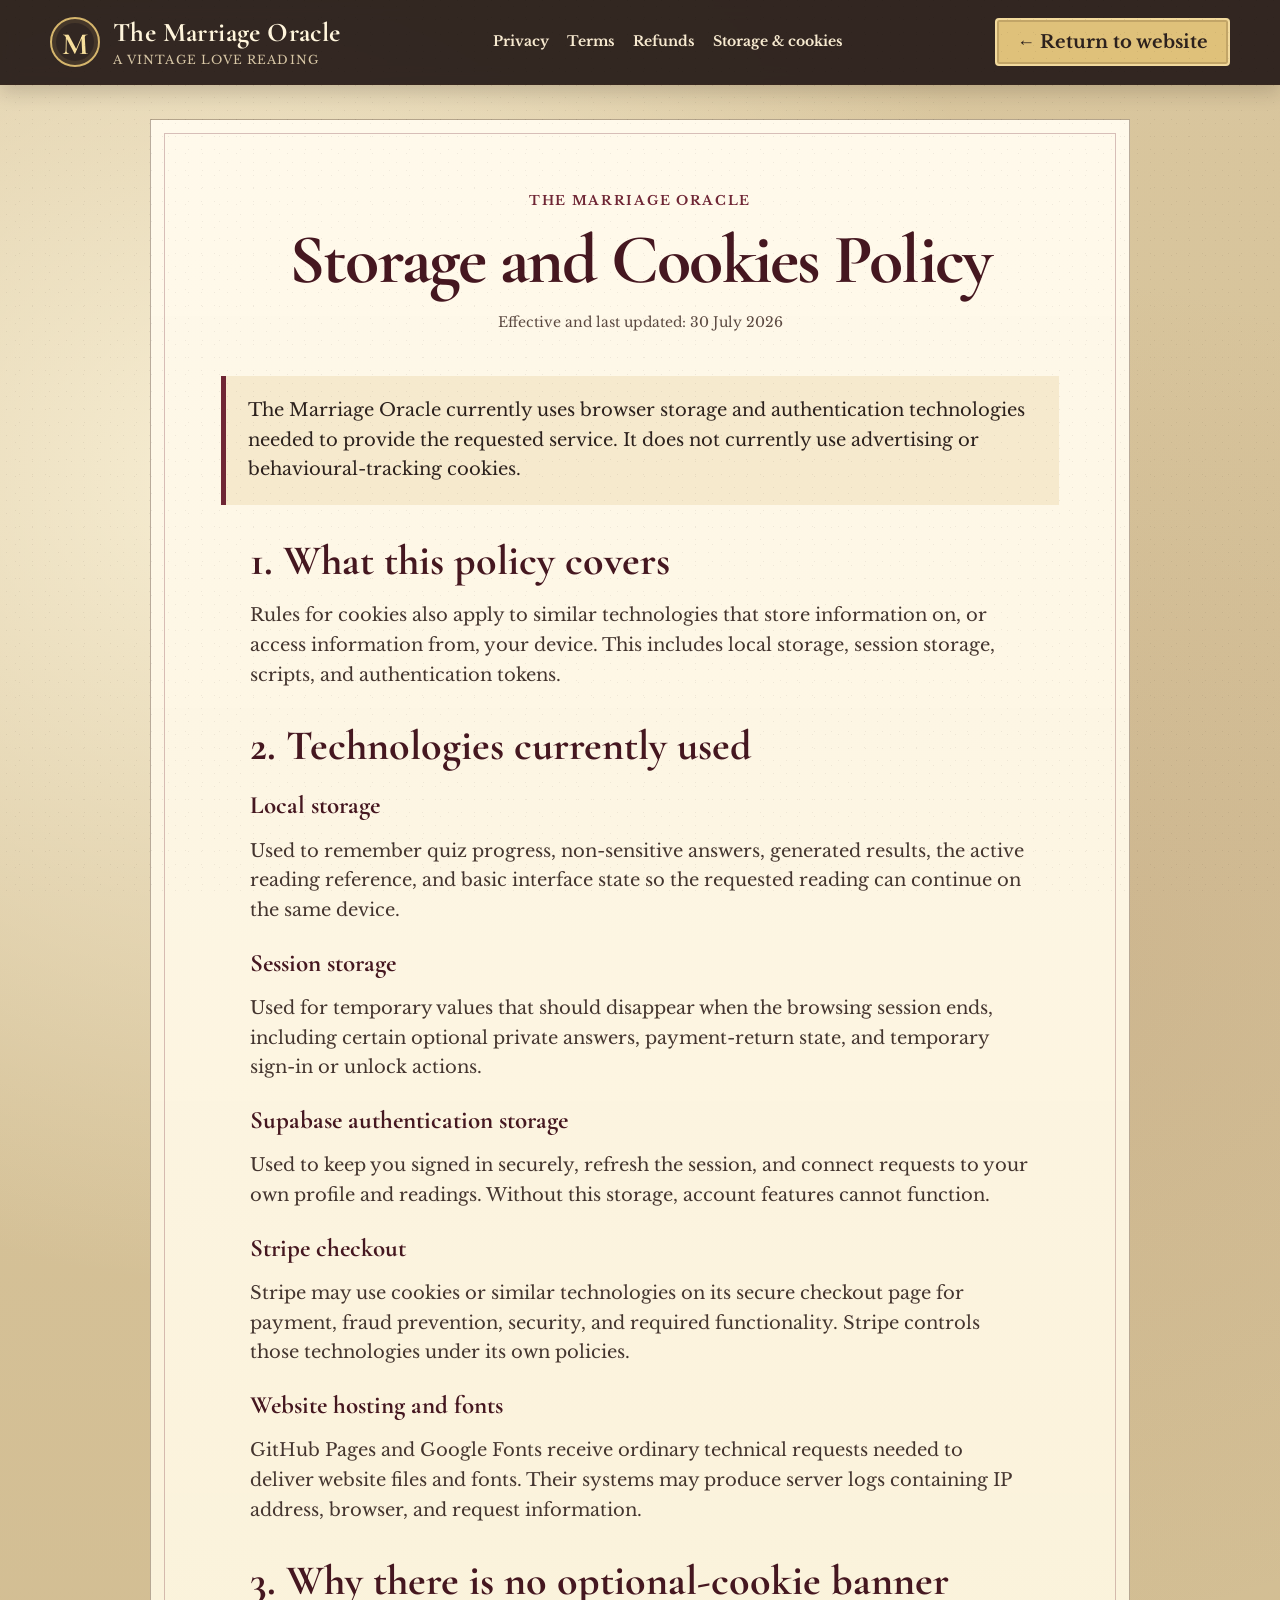
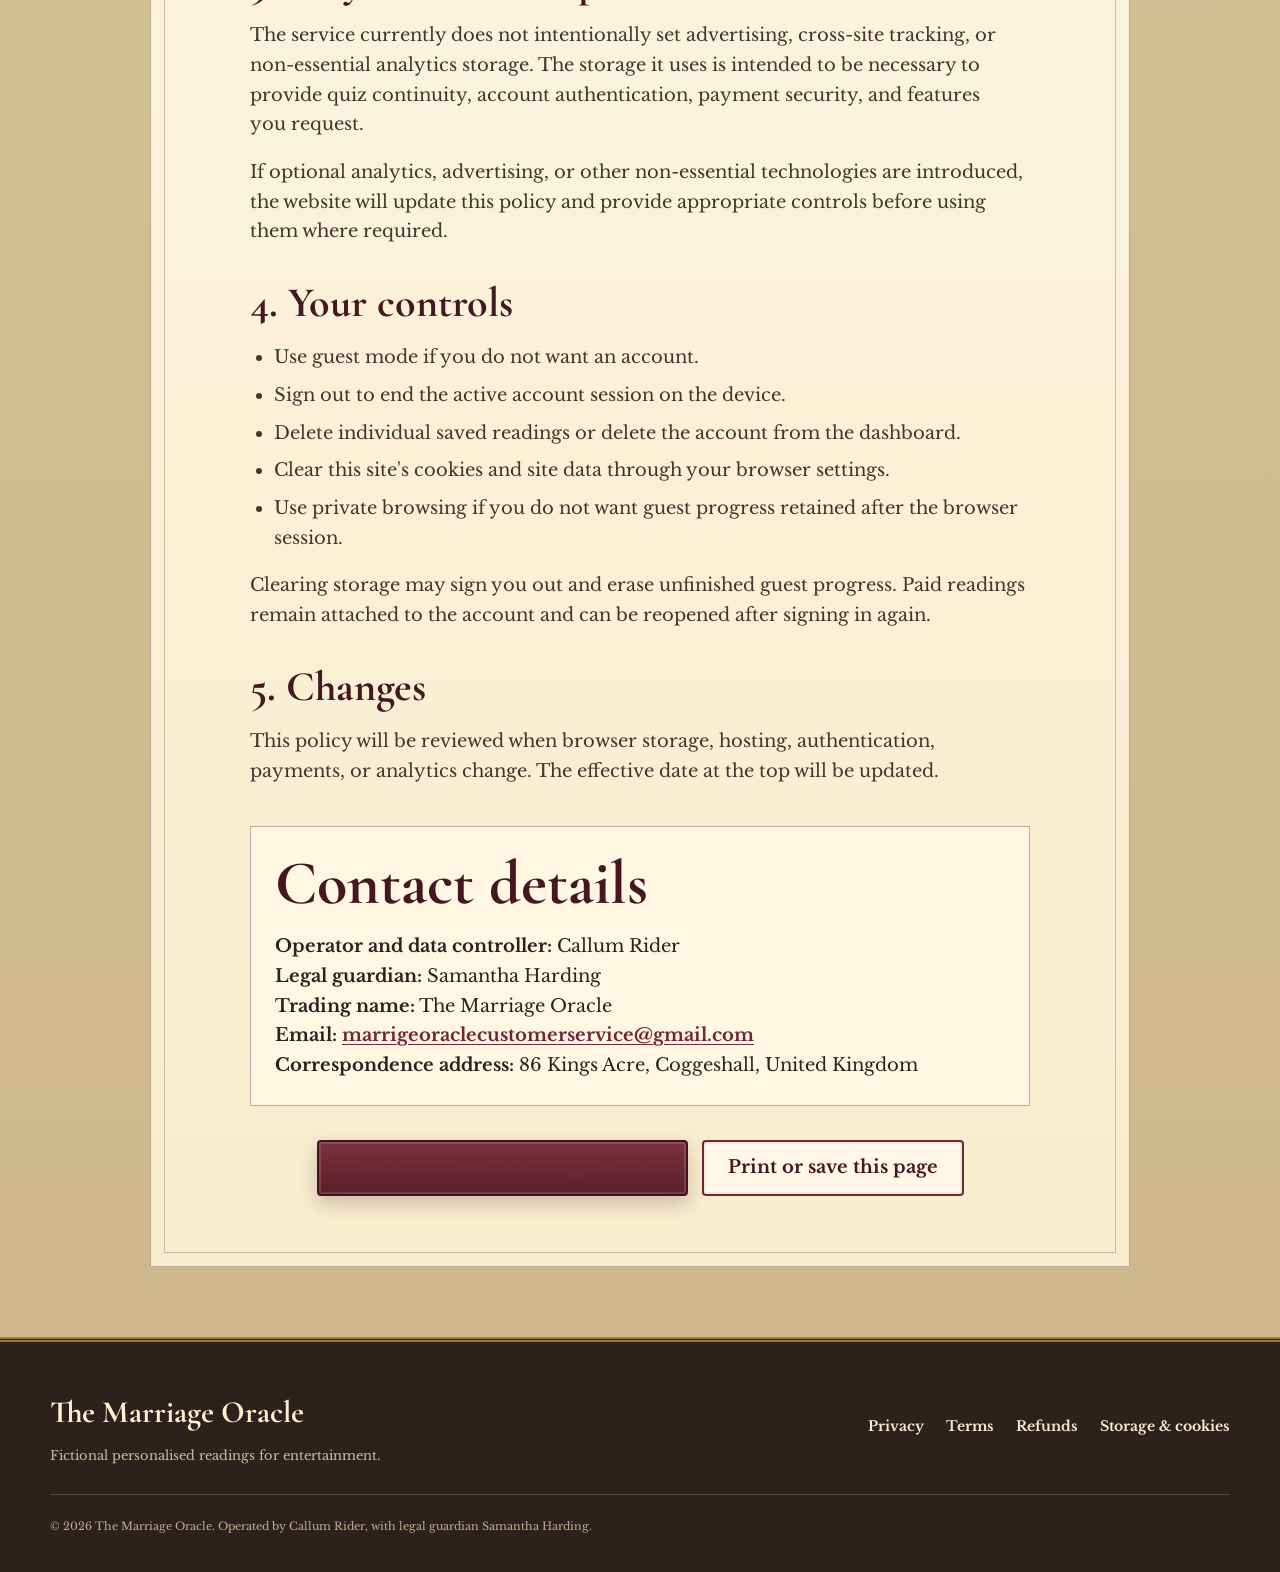
==== commit 70e682a2: "Add files via upload" ====
--- a/cookies.html
+++ b/cookies.html
@@ -9,7 +9,7 @@
     <link rel="preconnect" href="https://fonts.googleapis.com">
     <link rel="preconnect" href="https://fonts.gstatic.com" crossorigin>
     <link href="https://fonts.googleapis.com/css2?family=Cormorant+Garamond:wght@600;700&family=Libre+Baskerville:wght@400;700&display=swap" rel="stylesheet">
-    <link rel="stylesheet" href="assets/css/style.css?v=20260730-launch-legal">
+    <link rel="stylesheet" href="assets/css/style.css?v=20260730-final-ui-polish">
     <script src="assets/js/legal.js?v=20260730-launch-legal" defer></script>
 </head>
 <body class="legal-body">
@@ -29,7 +29,7 @@
                 <a href="refunds.html">Refunds</a>
                 <a href="cookies.html">Storage &amp; cookies</a>
             </nav>
-            <a class="header-button" href="index.html">Return to website</a>
+            <a class="header-button legal-return-button" href="index.html">← Return to website</a>
         </div>
     </header>
     <main class="legal-main">
@@ -133,7 +133,7 @@
                 </address>
             </section>
             <div class="legal-back-row">
-                <a class="primary-button" href="index.html">Return to The Marriage Oracle</a>
+                <a class="primary-button legal-bottom-return-button" href="index.html">← Return to The Marriage Oracle</a>
                 <button class="secondary-button" type="button" data-print-page>Print or save this page</button>
             </div>
         </article>
--- a/assets/css/style.css
+++ b/assets/css/style.css
@@ -3219,3 +3219,301 @@
         width: 100%;
     }
 }
+
+/* =====================================================
+   LAUNCH LEGAL, CONSENT AND POLICY PAGES
+   ===================================================== */
+
+.reading-consent-panel {
+    position: relative;
+    z-index: 2;
+    display: grid;
+    gap: 14px;
+    margin: 0 0 28px;
+    padding: 24px;
+    background: rgba(255, 248, 228, 0.9);
+    border: 1px solid rgba(111, 38, 53, 0.34);
+    box-shadow: var(--shadow-small);
+}
+
+.reading-consent-panel h3 {
+    margin-bottom: 8px;
+}
+
+.reading-consent-panel p {
+    margin: 0;
+    color: var(--ink-soft);
+}
+
+.legal-check-row {
+    display: grid;
+    grid-template-columns: 24px minmax(0, 1fr);
+    gap: 12px;
+    align-items: start;
+    padding: 14px 15px;
+    color: var(--ink);
+    background: rgba(255, 252, 243, 0.86);
+    border: 1px solid rgba(76, 49, 32, 0.28);
+    border-radius: 4px;
+    font-size: 14px;
+    line-height: 1.55;
+    cursor: pointer;
+}
+
+.legal-check-row:hover {
+    border-color: rgba(111, 38, 53, 0.6);
+    background: #fff9e9;
+}
+
+.legal-check-row input[type="checkbox"] {
+    width: 20px;
+    height: 20px;
+    margin: 2px 0 0;
+    accent-color: var(--burgundy);
+}
+
+.legal-check-row a,
+.footer-disclosure a,
+.legal-document a {
+    color: var(--burgundy);
+    font-weight: 700;
+    text-underline-offset: 3px;
+}
+
+.compact-legal-check {
+    margin: 4px 0 8px;
+}
+
+.purchase-summary {
+    display: grid;
+    gap: 7px;
+    width: min(620px, 100%);
+    margin: 0 auto;
+    padding: 15px 17px;
+    text-align: left;
+    background: rgba(255, 252, 242, 0.9);
+    border: 1px solid rgba(76, 49, 32, 0.3);
+}
+
+.purchase-summary > div {
+    display: flex;
+    justify-content: space-between;
+    gap: 18px;
+    align-items: baseline;
+}
+
+.purchase-summary span {
+    font-weight: 700;
+}
+
+.purchase-summary strong {
+    color: var(--burgundy);
+    font-family: var(--serif-display);
+    font-size: 26px;
+}
+
+.purchase-summary small {
+    color: var(--ink-soft);
+}
+
+.purchase-consent-row {
+    width: min(620px, 100%);
+    margin: 0 auto;
+    text-align: left;
+}
+
+.unlock-payment-button:disabled {
+    cursor: not-allowed;
+    opacity: 0.56;
+    transform: none;
+    box-shadow: none;
+}
+
+.footer-disclosure a {
+    color: #f0d99f;
+}
+
+/* Standalone policy pages */
+
+.legal-body {
+    min-height: 100vh;
+}
+
+.legal-main {
+    width: min(980px, calc(100% - 36px));
+    margin: 34px auto 70px;
+}
+
+.legal-document {
+    position: relative;
+    padding: clamp(34px, 6vw, 70px);
+    background:
+        linear-gradient(rgba(255, 250, 236, 0.94), rgba(247, 236, 205, 0.97)),
+        var(--paper-light);
+    border: 1px solid rgba(72, 47, 31, 0.38);
+    box-shadow: var(--shadow);
+}
+
+.legal-document::before {
+    content: "";
+    position: absolute;
+    inset: 13px;
+    border: 1px solid rgba(111, 38, 53, 0.28);
+    pointer-events: none;
+}
+
+.legal-document > * {
+    position: relative;
+    z-index: 1;
+}
+
+.legal-document-header {
+    max-width: 760px;
+    margin: 0 auto 42px;
+    text-align: center;
+}
+
+.legal-document-header h1 {
+    max-width: none;
+    margin-bottom: 14px;
+    font-size: clamp(44px, 7vw, 70px);
+}
+
+.legal-meta {
+    color: var(--ink-soft);
+    font-size: 14px;
+}
+
+.legal-summary {
+    margin: 0 0 34px;
+    padding: 20px 22px;
+    background: rgba(222, 197, 137, 0.28);
+    border-left: 5px solid var(--burgundy);
+}
+
+.legal-section {
+    max-width: 780px;
+    margin: 0 auto 34px;
+}
+
+.legal-section h2 {
+    margin-bottom: 13px;
+    font-size: clamp(30px, 4vw, 42px);
+}
+
+.legal-section h3 {
+    margin: 24px 0 9px;
+    font-size: 25px;
+}
+
+.legal-section p,
+.legal-section li {
+    color: #44352f;
+}
+
+.legal-section ul,
+.legal-section ol {
+    padding-left: 24px;
+}
+
+.legal-section li + li {
+    margin-top: 8px;
+}
+
+.legal-contact-card {
+    max-width: 780px;
+    margin: 40px auto 0;
+    padding: 24px;
+    background: rgba(255, 248, 228, 0.94);
+    border: 1px solid rgba(111, 38, 53, 0.38);
+}
+
+.legal-contact-card address {
+    font-style: normal;
+}
+
+.legal-back-row {
+    display: flex;
+    justify-content: center;
+    gap: 14px;
+    flex-wrap: wrap;
+    margin-top: 34px;
+}
+
+.legal-nav-links {
+    display: flex;
+    align-items: center;
+    gap: 18px;
+    flex-wrap: wrap;
+}
+
+.legal-nav-links a {
+    color: #f7ead0;
+    font-size: 14px;
+    font-weight: 700;
+    text-decoration: none;
+}
+
+.legal-nav-links a:hover {
+    color: #ffd98c;
+}
+
+@media (max-width: 760px) {
+    .reading-consent-panel {
+        padding: 18px 15px;
+    }
+
+    .legal-check-row {
+        grid-template-columns: 22px minmax(0, 1fr);
+        padding: 12px;
+        font-size: 13px;
+    }
+
+    .purchase-summary > div {
+        align-items: flex-start;
+        flex-direction: column;
+        gap: 3px;
+    }
+
+    .legal-main {
+        width: calc(100% - 16px);
+        margin-top: 14px;
+    }
+
+    .legal-document {
+        padding: 42px 20px;
+    }
+
+    .legal-document::before {
+        inset: 8px;
+    }
+
+    .legal-nav-links {
+        display: none;
+    }
+}
+
+@media print {
+    .legal-body .site-header,
+    .legal-body .site-footer,
+    .legal-back-row,
+    .paper-noise {
+        display: none !important;
+    }
+
+    .legal-main {
+        width: 100%;
+        margin: 0;
+    }
+
+    .legal-document {
+        padding: 0;
+        border: 0;
+        box-shadow: none;
+        background: #fff;
+    }
+
+    .legal-document::before {
+        display: none;
+    }
+}
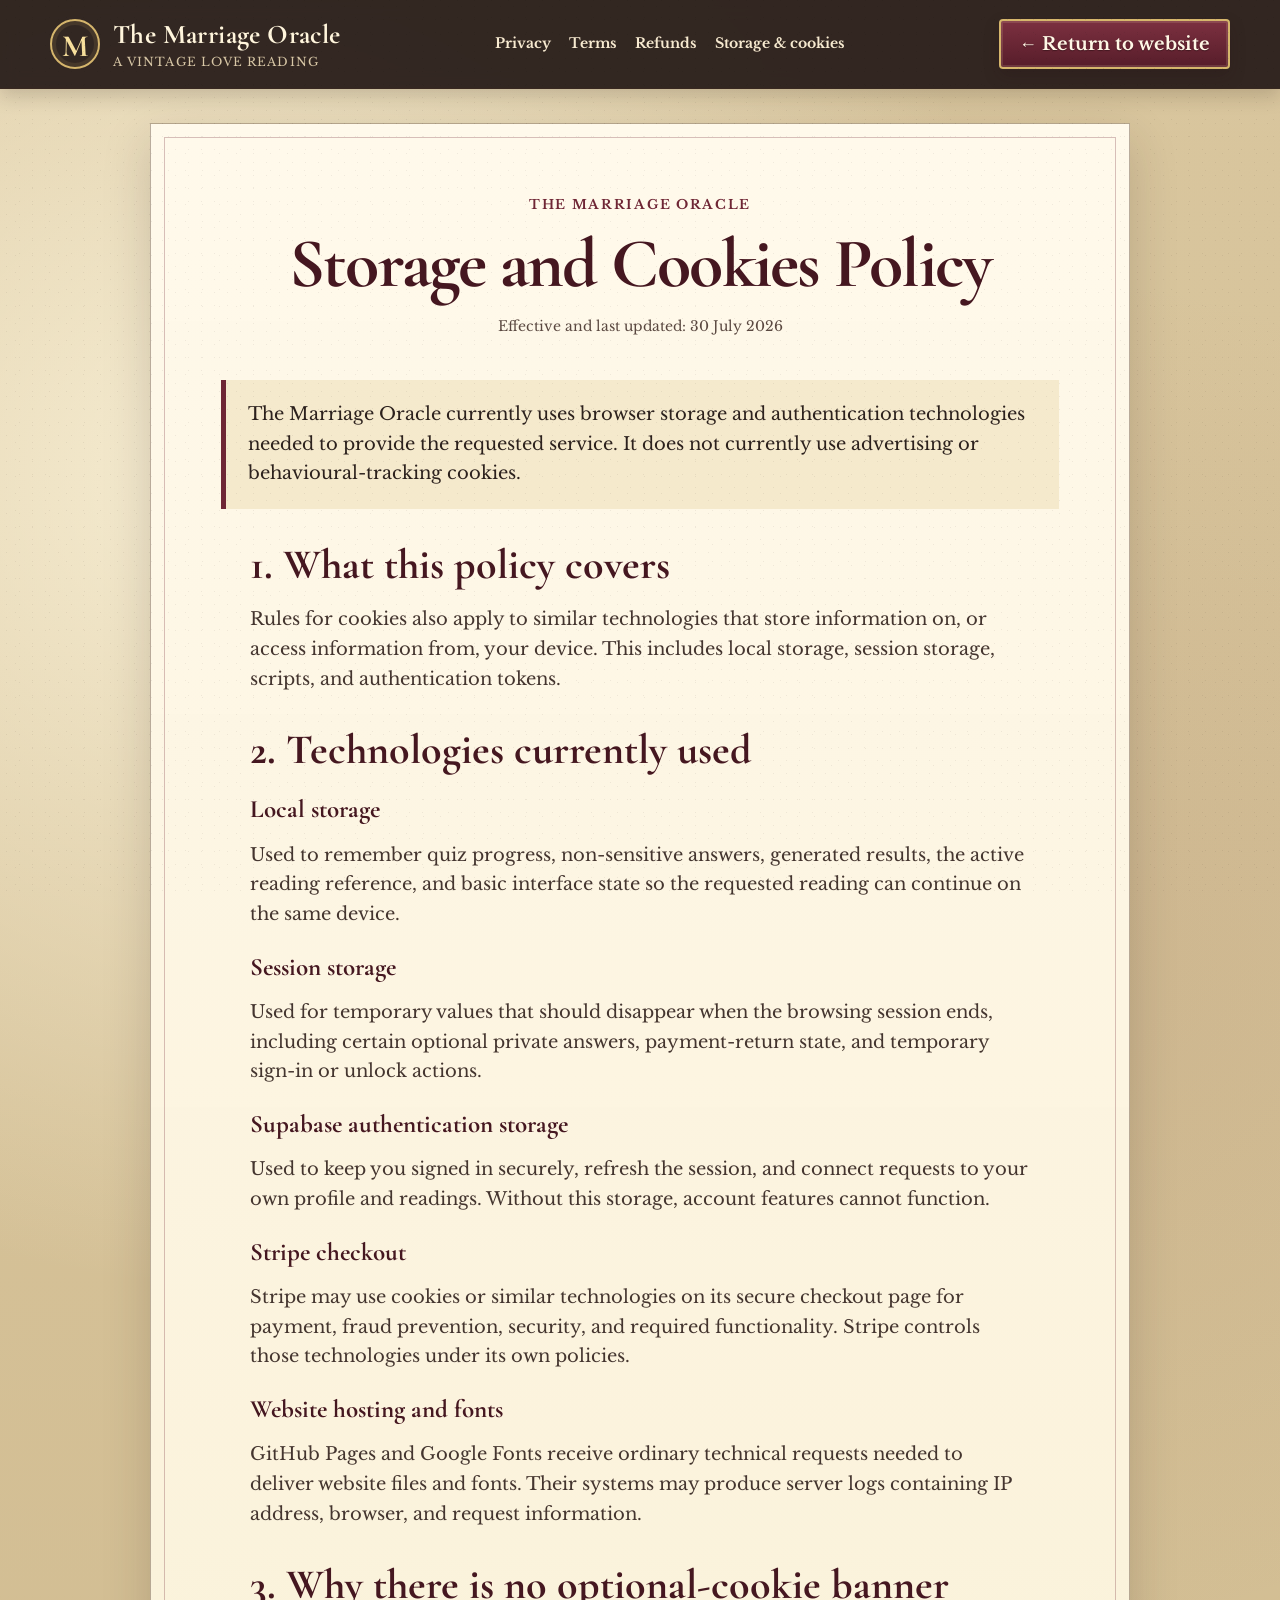
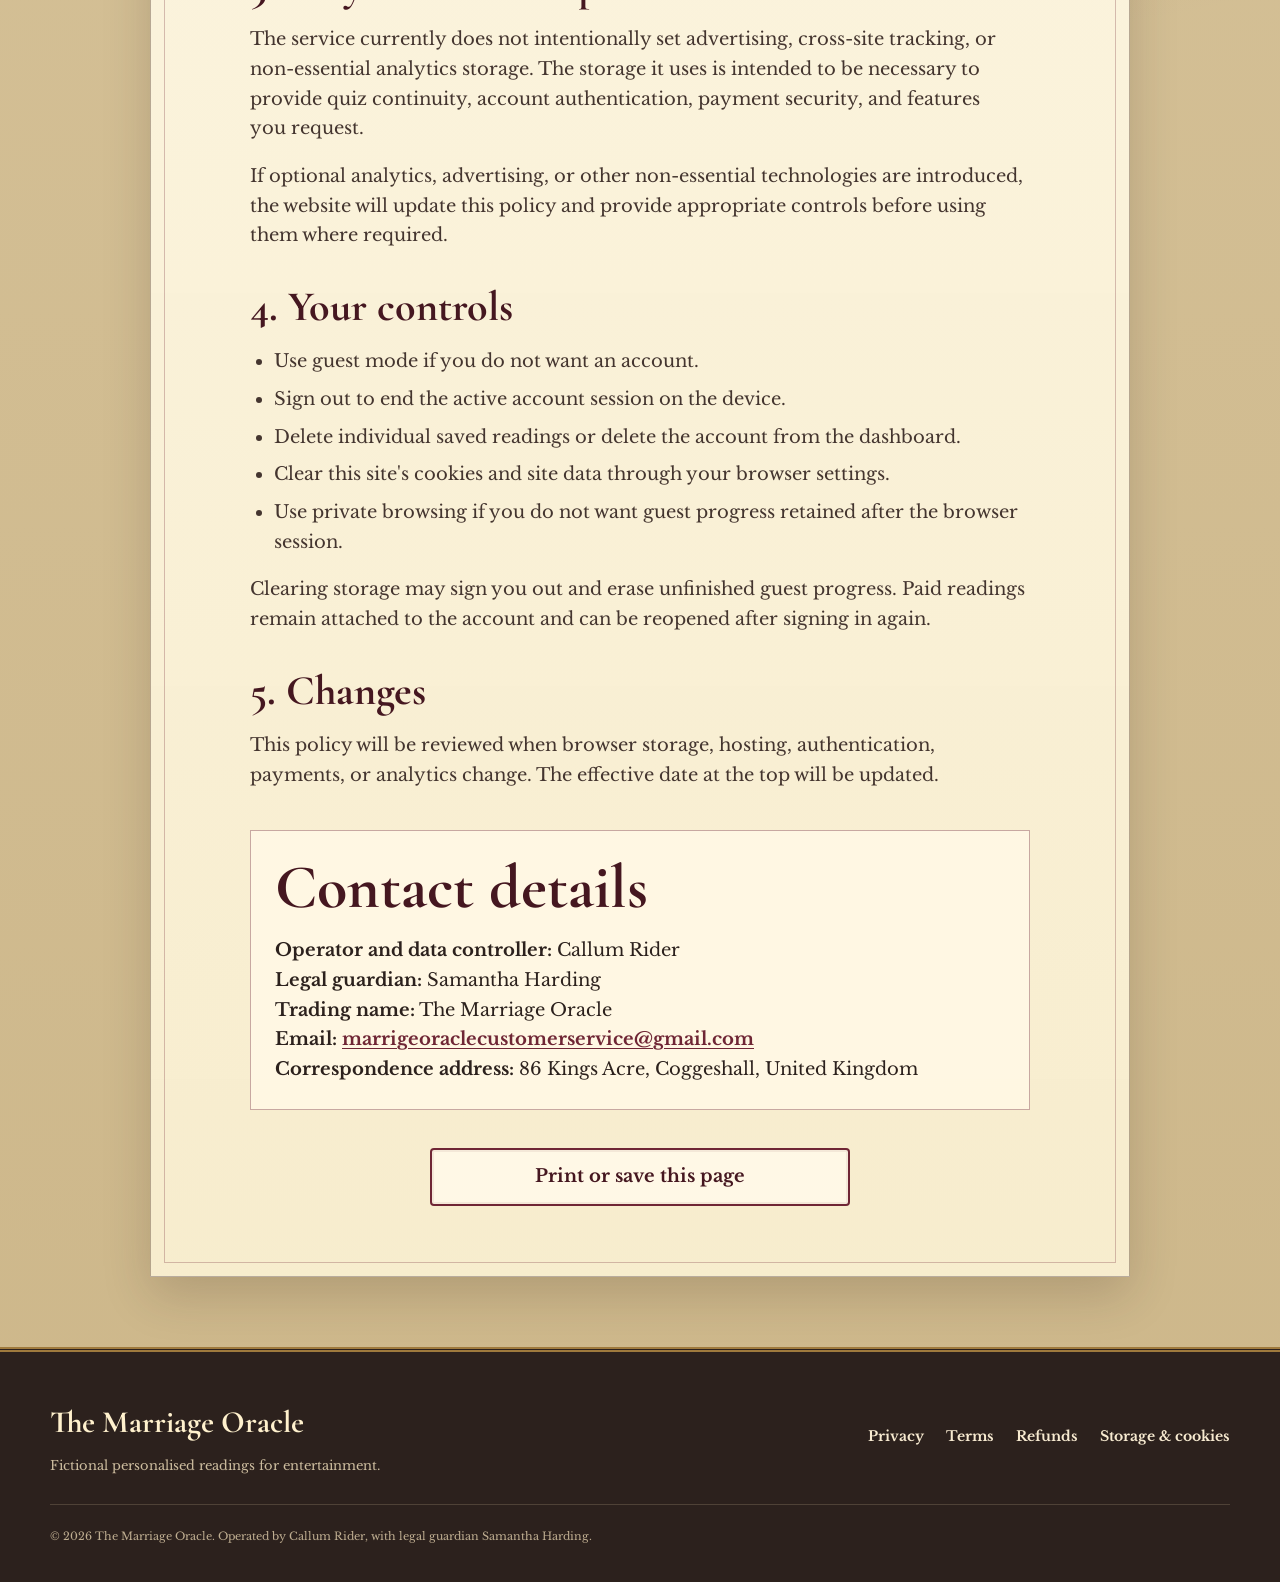
==== commit 92ac63e5: "Add files via upload" ====
--- a/cookies.html
+++ b/cookies.html
@@ -132,8 +132,7 @@
                     <strong>Correspondence address:</strong> 86 Kings Acre, Coggeshall, United Kingdom
                 </address>
             </section>
-            <div class="legal-back-row">
-                <a class="primary-button legal-bottom-return-button" href="index.html">← Return to The Marriage Oracle</a>
+            <div class="legal-back-row" style="grid-template-columns: minmax(0, 420px); justify-content: center;">
                 <button class="secondary-button" type="button" data-print-page>Print or save this page</button>
             </div>
         </article>
--- a/assets/css/style.css
+++ b/assets/css/style.css
@@ -25,7 +25,17 @@
     --gold-pale: #f0cf78;
 
     --green: #3f5b46;
+    --green-dark: #23432e;
+    --green-soft: #e9f3e7;
+    --green-border: #7d9f82;
+
     --danger: #68151f;
+    --danger-soft: #fbe8df;
+    --danger-border: #b36a71;
+
+    --info-dark: #4a3a2f;
+    --info-soft: #f7edcf;
+    --info-border: #b79555;
 
     --border: rgba(77, 51, 35, 0.34);
     --border-soft: rgba(77, 51, 35, 0.2);
@@ -909,13 +919,8 @@
 }
 
 .form-error {
-    margin: 15px 0 0;
-    padding: 12px 14px;
-    color: var(--danger);
-    background: #fbe8df;
-    border: 1px solid #b36a71;
-    font-size: 0.875rem;
-    font-weight: 700;
+    width: 100%;
+    margin: 16px 0 0;
 }
 
 /* ========================================================================== 
@@ -2711,27 +2716,22 @@
 }
 
 .auth-message {
-    margin: 18px 0 0;
-    padding: 13px 15px;
-    color: #4b3a31;
-    background: rgba(231, 215, 175, 0.55);
-    border: 1px solid rgba(91, 61, 40, 0.3);
-    border-radius: var(--radius-small);
-    font-size: 0.875rem;
-    font-weight: 700;
-    line-height: 1.5;
-}
-
-.auth-message[data-type="success"] {
-    color: #274934;
-    background: #e5f0e2;
-    border-color: #7d9f82;
-}
-
-.auth-message[data-type="error"] {
-    color: #68151f;
-    background: #fbe8df;
-    border-color: #b36a71;
+    width: 100%;
+    max-width: 760px;
+    margin: 18px auto 0;
+}
+
+.auth-form > .auth-message {
+    margin-top: 7px;
+}
+
+.account-dashboard > .auth-message {
+    max-width: none;
+    margin: 0;
+}
+
+.dialog-card .auth-message {
+    margin-top: 7px;
 }
 
 .account-dashboard {
@@ -3001,44 +3001,132 @@
     }
 }
 
+/* ==========================================================================
+   FEEDBACK AND STATUS MESSAGES
+   ========================================================================== */
+
+.auth-message,
+.payment-status-message,
+.payment-inline-message,
+.form-error {
+    position: relative;
+    display: flex;
+    align-items: flex-start;
+    gap: 12px;
+    min-height: 54px;
+    padding: 15px 17px;
+    overflow-wrap: anywhere;
+    color: var(--info-dark);
+    background: var(--info-soft);
+    border: 1px solid var(--info-border);
+    border-left-width: 5px;
+    border-radius: 7px;
+    box-shadow: 0 7px 18px rgba(47, 30, 21, 0.1);
+    font-size: 0.875rem;
+    font-weight: 700;
+    line-height: 1.55;
+    text-align: left;
+}
+
+.auth-message::before,
+.payment-status-message::before,
+.payment-inline-message::before,
+.form-error::before {
+    content: "i";
+    display: grid;
+    flex: 0 0 25px;
+    place-items: center;
+    width: 25px;
+    height: 25px;
+    margin-top: 1px;
+    color: #fffaf0;
+    background: var(--gold);
+    border-radius: 50%;
+    font-family: Georgia, serif;
+    font-size: 0.875rem;
+    font-weight: 700;
+    line-height: 1;
+}
+
+.auth-message[data-type="success"],
+.payment-status-message[data-type="success"],
+.payment-inline-message[data-type="success"] {
+    color: var(--green-dark);
+    background: var(--green-soft);
+    border-color: var(--green-border);
+}
+
+.auth-message[data-type="success"]::before,
+.payment-status-message[data-type="success"]::before,
+.payment-inline-message[data-type="success"]::before {
+    content: "✓";
+    background: var(--green);
+}
+
+.auth-message[data-type="error"],
+.payment-status-message[data-type="error"],
+.payment-inline-message[data-type="error"],
+.form-error {
+    color: var(--danger);
+    background: var(--danger-soft);
+    border-color: var(--danger-border);
+}
+
+.auth-message[data-type="error"]::before,
+.payment-status-message[data-type="error"]::before,
+.payment-inline-message[data-type="error"]::before,
+.form-error::before {
+    content: "!";
+    background: var(--danger);
+}
+
+.auth-message[data-type="info"],
+.payment-status-message[data-type="info"],
+.payment-inline-message[data-type="info"] {
+    color: var(--info-dark);
+    background: var(--info-soft);
+    border-color: var(--info-border);
+}
+
+@media (max-width: 560px) {
+    .auth-message,
+    .payment-status-message,
+    .payment-inline-message,
+    .form-error {
+        gap: 10px;
+        min-height: 50px;
+        padding: 13px 14px;
+        border-left-width: 4px;
+        font-size: 0.8125rem;
+    }
+
+    .auth-message::before,
+    .payment-status-message::before,
+    .payment-inline-message::before,
+    .form-error::before {
+        flex-basis: 23px;
+        width: 23px;
+        height: 23px;
+    }
+
+    .payment-status-message {
+        margin-top: 22px;
+        margin-bottom: 20px;
+    }
+}
+
 /* ========================================================================== 
    STRIPE CHECKOUT AND COMPLIMENTARY CODES
    ========================================================================== */
 
-.payment-status-message,
+.payment-status-message {
+    width: min(100%, 760px);
+    margin: 28px auto 24px;
+}
+
 .payment-inline-message {
-    width: min(100%, 760px);
-    margin: 0 auto 20px;
-    padding: 13px 15px;
-    border: 1px solid rgba(76, 49, 32, 0.28);
-    border-radius: 4px;
-    color: var(--ink);
-    background: rgba(255, 250, 235, 0.9);
-    font-size: 0.875rem;
-    font-weight: 700;
-    line-height: 1.5;
-    text-align: center;
-}
-
-.payment-status-message[data-type="success"],
-.payment-inline-message[data-type="success"] {
-    color: #24412d;
-    background: #edf5e9;
-    border-color: #7e9b7f;
-}
-
-.payment-status-message[data-type="error"],
-.payment-inline-message[data-type="error"] {
-    color: #68151f;
-    background: #fbe8df;
-    border-color: #b36a71;
-}
-
-.payment-status-message[data-type="info"],
-.payment-inline-message[data-type="info"] {
-    color: #4a3a2f;
-    background: #f7edcf;
-    border-color: #b79555;
+    width: 100%;
+    margin: 8px 0 0;
 }
 
 .unlock-choice-panel {
@@ -3101,11 +3189,6 @@
     white-space: nowrap;
 }
 
-.payment-inline-message {
-    width: 100%;
-    margin: 2px 0 0;
-    text-align: left;
-}
 
 .locked-overlay #payment-note {
     display: block;
@@ -3274,7 +3357,7 @@
 
 .legal-check-row a,
 .footer-disclosure a,
-.legal-document a {
+.legal-document a:not(.primary-button):not(.secondary-button) {
     color: var(--burgundy);
     font-weight: 700;
     text-underline-offset: 3px;
@@ -3351,7 +3434,7 @@
         linear-gradient(rgba(255, 250, 236, 0.94), rgba(247, 236, 205, 0.97)),
         var(--paper-light);
     border: 1px solid rgba(72, 47, 31, 0.38);
-    box-shadow: var(--shadow);
+    box-shadow: var(--shadow-large);
 }
 
 .legal-document::before {
@@ -3433,11 +3516,11 @@
 }
 
 .legal-back-row {
-    display: flex;
-    justify-content: center;
-    gap: 14px;
-    flex-wrap: wrap;
-    margin-top: 34px;
+    display: grid;
+    grid-template-columns: repeat(2, minmax(0, 1fr));
+    gap: 16px;
+    width: min(800px, 100%);
+    margin: 38px auto 0;
 }
 
 .legal-nav-links {
@@ -3458,6 +3541,54 @@
     color: #ffd98c;
 }
 
+.legal-body .header-inner {
+    min-height: 88px;
+}
+
+.legal-return-button {
+    flex: 0 0 auto;
+    min-width: 176px;
+    min-height: 50px;
+    padding: 11px 18px;
+    color: #fff8e6;
+    background: linear-gradient(180deg, #7c3040, #571d2a);
+    border: 2px solid var(--gold-light);
+    box-shadow:
+        inset 0 0 0 2px rgba(255, 236, 190, 0.13),
+        0 7px 16px rgba(38, 17, 22, 0.24);
+    text-shadow: 0 1px 1px rgba(28, 10, 14, 0.45);
+}
+
+.legal-return-button:hover {
+    color: #fffdf5;
+    background: linear-gradient(180deg, #8c394c, #651f30);
+    border-color: #f0cf78;
+}
+
+.legal-document .legal-bottom-return-button,
+.legal-document .legal-bottom-return-button:visited {
+    width: 100%;
+    min-width: 0;
+    min-height: 58px;
+    color: #fff8e6;
+    background: linear-gradient(180deg, #7c3040, #5a1f2d);
+    border-color: #43141f;
+    text-shadow: 0 1px 1px rgba(28, 10, 14, 0.42);
+}
+
+.legal-document .legal-bottom-return-button:hover {
+    color: #fffdf5;
+    background: linear-gradient(180deg, #8d3849, #661f31);
+}
+
+.legal-back-row > a,
+.legal-back-row > button {
+    width: 100%;
+    min-width: 0;
+    min-height: 58px;
+    margin: 0;
+}
+
 @media (max-width: 760px) {
     .reading-consent-panel {
         padding: 18px 15px;
@@ -3490,6 +3621,53 @@
 
     .legal-nav-links {
         display: none;
+    }
+
+    .legal-body .header-inner {
+        min-height: 76px;
+        gap: 12px;
+    }
+
+    .legal-return-button {
+        min-width: 138px;
+        min-height: 46px;
+        padding: 9px 12px;
+        font-size: 0.8125rem;
+    }
+
+    .legal-back-row {
+        display: grid;
+        grid-template-columns: 1fr;
+        gap: 12px;
+    }
+
+    .legal-back-row > a,
+    .legal-back-row > button,
+    .legal-bottom-return-button {
+        width: 100%;
+        min-width: 0;
+    }
+}
+
+@media (max-width: 460px) {
+    .legal-body .header-inner {
+        grid-template-columns: minmax(0, 1fr) auto;
+    }
+
+    .legal-body .brand-copy small {
+        display: none;
+    }
+
+    .legal-body .brand-copy strong {
+        font-size: 1.125rem;
+    }
+
+    .legal-return-button {
+        min-width: 112px;
+        max-width: 122px;
+        padding: 8px 9px;
+        font-size: 0.75rem;
+        line-height: 1.25;
     }
 }
 
